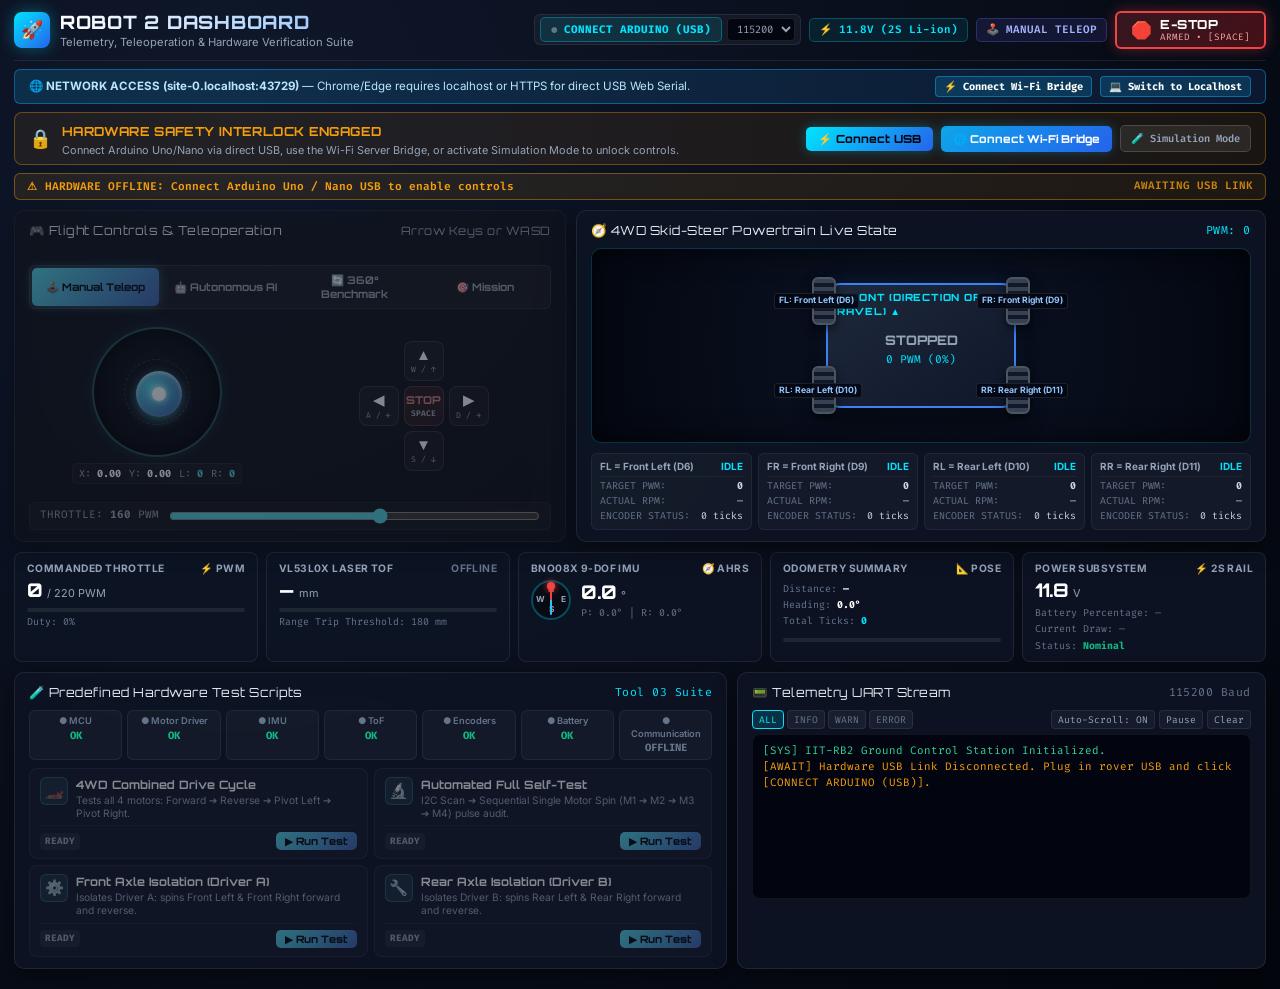
==== IIT-RB2-main/index.html @ 64887e2e "feat: add unified telemetry dashboard, Wi-Fi serial bridge, diagnostic suite, and fix AVR build conf" ====
<!DOCTYPE html>
<html lang="en">
<head>
  <meta charset="UTF-8">
  <meta name="viewport" content="width=device-width, initial-scale=1.0">
  <title>Robot 2 Dashboard</title>
  <link rel="preconnect" href="https://fonts.googleapis.com">
  <link rel="preconnect" href="https://fonts.gstatic.com" crossorigin>
  <link href="https://fonts.googleapis.com/css2?family=Fira+Code:wght@400;500;600;700&family=Inter:wght@300;400;500;600;700;800&family=Orbitron:wght@600;700;800;900&display=swap" rel="stylesheet">
  <style>
    :root {
      --bg-dark: #060913;
      --bg-card: rgba(13, 20, 36, 0.94);
      --bg-card-hover: rgba(18, 28, 50, 0.98);
      --accent-cyan: #00e5ff;
      --accent-blue: #2563eb;
      --accent-indigo: #4f46e5;
      --accent-green: #10b981;
      --accent-amber: #f59e0b;
      --accent-red: #ef4444;
      --accent-purple: #a855f7;
      --text-main: #f8fafc;
      --text-muted: #94a3b8;
      --text-dim: #64748b;
      --border-card: rgba(255, 255, 255, 0.08);
      --border-focus: rgba(0, 229, 255, 0.4);
    }

    * {
      box-sizing: border-box;
      margin: 0;
      padding: 0;
    }

    body {
      font-family: 'Inter', -apple-system, BlinkMacSystemFont, sans-serif;
      background: radial-gradient(circle at 18% 12%, #0f172a 0%, #03060d 100%);
      color: var(--text-main);
      min-height: 100vh;
      line-height: 1.35;
      padding: 10px 14px 20px;
      user-select: none;
      overflow-x: hidden;
    }

    .container {
      max-width: 1480px;
      margin: 0 auto;
    }

    /* ================= 1. CRITICAL STATUS & HEADER HIERARCHY ================= */
    header {
      display: flex;
      flex-wrap: wrap;
      justify-content: space-between;
      align-items: center;
      gap: 10px;
      padding-bottom: 10px;
      border-bottom: 1px solid var(--border-card);
      margin-bottom: 8px;
    }

    .header-branding {
      display: flex;
      align-items: center;
      gap: 10px;
    }

    .rover-logo-icon {
      width: 36px;
      height: 36px;
      background: linear-gradient(135deg, var(--accent-cyan), var(--accent-blue));
      border-radius: 8px;
      display: flex;
      align-items: center;
      justify-content: center;
      font-size: 18px;
      box-shadow: 0 0 16px rgba(0, 229, 255, 0.35);
    }

    .rover-title-block h1 {
      font-family: 'Orbitron', sans-serif;
      font-size: 1.15rem;
      font-weight: 800;
      letter-spacing: 0.04em;
      background: linear-gradient(90deg, #ffffff, #93c5fd);
      -webkit-background-clip: text;
      background-clip: text;
      -webkit-text-fill-color: transparent;
    }

    .rover-title-block p {
      font-size: 0.70rem;
      color: var(--text-muted);
    }

    .critical-bar {
      display: flex;
      align-items: center;
      gap: 8px;
      flex-wrap: wrap;
    }

    .status-badge {
      font-family: 'Fira Code', monospace;
      font-size: 0.68rem;
      font-weight: 600;
      padding: 4px 9px;
      border-radius: 5px;
      display: inline-flex;
      align-items: center;
      gap: 6px;
      background: rgba(255, 255, 255, 0.04);
      border: 1px solid var(--border-card);
      color: var(--text-muted);
    }

    .status-badge.connected {
      background: rgba(16, 185, 129, 0.12);
      border-color: rgba(16, 185, 129, 0.35);
      color: var(--accent-green);
    }

    /* ARDUINO UNO / NANO USB SERIAL BUTTON */
    .serial-control-group {
      display: inline-flex;
      align-items: center;
      gap: 5px;
      background: rgba(255, 255, 255, 0.04);
      border: 1px solid var(--border-card);
      border-radius: 6px;
      padding: 2px 5px;
      transition: all 0.2s ease;
    }

    .serial-control-group:hover {
      border-color: rgba(0, 229, 255, 0.35);
    }

    .btn-serial-connect {
      background: rgba(0, 229, 255, 0.1);
      border: 1px solid rgba(0, 229, 255, 0.3);
      color: var(--accent-cyan);
      font-family: 'Fira Code', monospace;
      font-size: 0.68rem;
      font-weight: 700;
      padding: 4px 10px;
      border-radius: 5px;
      cursor: pointer;
      display: inline-flex;
      align-items: center;
      gap: 6px;
      transition: all 0.2s ease;
    }

    .btn-serial-connect:hover {
      background: rgba(0, 229, 255, 0.2);
      border-color: var(--accent-cyan);
      box-shadow: 0 0 12px rgba(0, 229, 255, 0.3);
      transform: translateY(-1px);
    }

    .btn-serial-connect.connected {
      background: rgba(16, 185, 129, 0.15);
      border-color: rgba(16, 185, 129, 0.45);
      color: var(--accent-green);
    }

    .btn-serial-connect.connected:hover {
      background: rgba(239, 68, 68, 0.15);
      border-color: rgba(239, 68, 68, 0.45);
      color: var(--accent-red);
    }

    .serial-status-dot {
      font-size: 0.68rem;
      color: var(--text-dim);
      transition: color 0.2s ease;
    }

    .btn-serial-connect.connected .serial-status-dot {
      color: var(--accent-green);
      animation: pulse-dot 1.4s ease-in-out infinite;
    }

    @keyframes pulse-dot {
      0%, 100% { opacity: 1; transform: scale(1); }
      50% { opacity: 0.5; transform: scale(1.25); }
    }

    .serial-baud-select {
      background: #03060f;
      border: 1px solid rgba(255, 255, 255, 0.1);
      color: var(--text-muted);
      font-family: 'Fira Code', monospace;
      font-size: 0.66rem;
      padding: 3px 5px;
      border-radius: 4px;
      outline: none;
      cursor: pointer;
    }

    .serial-baud-select:focus {
      border-color: var(--accent-cyan);
      color: #fff;
    }

    .status-badge.battery {
      background: rgba(0, 229, 255, 0.08);
      border-color: rgba(0, 229, 255, 0.25);
      color: var(--accent-cyan);
    }

    .status-badge.mode {
      background: rgba(99, 102, 241, 0.12);
      border-color: rgba(99, 102, 241, 0.3);
      color: #a5b4fc;
    }

    /* E-STOP BUTTON (CRITICAL PROMINENCE) */
    .btn-estop {
      background: linear-gradient(135deg, rgba(239, 68, 68, 0.2), rgba(185, 28, 28, 0.35));
      border: 2px solid var(--accent-red);
      color: #fff;
      font-family: 'Orbitron', sans-serif;
      padding: 5px 14px;
      border-radius: 6px;
      cursor: pointer;
      display: inline-flex;
      align-items: center;
      gap: 8px;
      transition: all 0.2s cubic-bezier(0.16, 1, 0.3, 1);
      box-shadow: 0 0 14px rgba(239, 68, 68, 0.35);
    }

    .btn-estop .estop-icon {
      font-size: 1.05rem;
    }

    .btn-estop .estop-labels {
      display: flex;
      flex-direction: column;
      text-align: left;
      line-height: 1.1;
    }

    .btn-estop .estop-main {
      font-size: 0.78rem;
      font-weight: 800;
      letter-spacing: 0.05em;
    }

    .btn-estop .estop-sub {
      font-size: 0.58rem;
      font-family: 'Fira Code', monospace;
      color: #fca5a5;
    }

    .btn-estop:hover {
      background: var(--accent-red);
      box-shadow: 0 0 22px rgba(239, 68, 68, 0.7);
      transform: scale(1.02);
    }

    .btn-estop.active {
      background: var(--accent-red);
      border-color: #fff;
      animation: estopBlink 1s infinite alternate;
    }

    @keyframes estopBlink {
      from { box-shadow: 0 0 15px rgba(239, 68, 68, 0.6); }
      to { box-shadow: 0 0 35px rgba(239, 68, 68, 1); }
    }

    /* SYSTEM FAULT / WARNING BANNER */
    .warning-banner {
      display: flex;
      align-items: center;
      justify-content: space-between;
      padding: 5px 12px;
      border-radius: 6px;
      font-size: 0.70rem;
      font-weight: 600;
      font-family: 'Fira Code', monospace;
      margin-bottom: 10px;
      border: 1px solid rgba(16, 185, 129, 0.3);
      background: rgba(16, 185, 129, 0.08);
      color: var(--accent-green);
      transition: all 0.25s ease;
    }

    .warning-banner.alert-warning {
      border-color: rgba(245, 158, 11, 0.4);
      background: rgba(245, 158, 11, 0.1);
      color: var(--accent-amber);
    }

    .warning-banner.alert-critical {
      border-color: rgba(239, 68, 68, 0.5);
      background: rgba(239, 68, 68, 0.15);
      color: #fca5a5;
    }

    /* CARD SYSTEM */
    .card {
      background: var(--bg-card);
      backdrop-filter: blur(14px);
      -webkit-backdrop-filter: blur(14px);
      border: 1px solid var(--border-card);
      border-radius: 10px;
      padding: 11px 14px;
      box-shadow: 0 8px 22px rgba(0, 0, 0, 0.45);
      position: relative;
    }

    .card-title {
      font-family: 'Orbitron', sans-serif;
      font-size: 0.78rem;
      letter-spacing: 0.04em;
      margin-bottom: 9px;
      display: flex;
      justify-content: space-between;
      align-items: center;
      color: #e2e8f0;
    }

    .card-title-icon {
      display: inline-flex;
      align-items: center;
      gap: 7px;
    }

    /* HARDWARE INTERLOCK & DISCONNECTED LOCK STYLING */
    .hw-interlock-notice {
      background: rgba(245, 158, 11, 0.08);
      border: 1px solid rgba(245, 158, 11, 0.35);
      border-radius: 8px;
      padding: 7px 14px;
      margin-bottom: 8px;
      display: flex;
      align-items: center;
      justify-content: space-between;
      gap: 12px;
      transition: all 0.25s ease;
    }

    .hw-interlock-notice.hidden {
      display: none !important;
    }

    .hw-interlock-text {
      display: flex;
      align-items: center;
      gap: 10px;
    }

    .hw-lock-icon {
      font-size: 1.15rem;
    }

    .hw-interlock-text strong {
      font-family: 'Orbitron', sans-serif;
      font-size: 0.78rem;
      color: var(--accent-amber);
      letter-spacing: 0.03em;
    }

    .hw-interlock-text p {
      font-size: 0.68rem;
      color: var(--text-muted);
      margin-top: 1px;
    }

    .btn-interlock-connect {
      background: linear-gradient(135deg, var(--accent-cyan), var(--accent-blue));
      border: none;
      color: #030712;
      font-family: 'Orbitron', sans-serif;
      font-size: 0.70rem;
      font-weight: 800;
      padding: 5px 12px;
      border-radius: 5px;
      cursor: pointer;
      white-space: nowrap;
      transition: all 0.2s ease;
      box-shadow: 0 0 12px rgba(0, 229, 255, 0.3);
    }

    .btn-interlock-connect:hover {
      box-shadow: 0 0 18px rgba(0, 229, 255, 0.6);
      transform: translateY(-1px);
    }

    .network-notice-bar {
      display: none;
      align-items: center;
      justify-content: space-between;
      gap: 10px;
      padding: 6px 14px;
      background: linear-gradient(90deg, rgba(14, 165, 233, 0.18), rgba(59, 130, 246, 0.12));
      border: 1px solid rgba(14, 165, 233, 0.45);
      border-radius: 6px;
      margin-bottom: 8px;
      font-size: 0.72rem;
      color: #bae6fd;
    }
    .btn-mini-action {
      font-family: 'Fira Code', monospace;
      font-size: 0.65rem;
      font-weight: 700;
      padding: 3px 8px;
      border-radius: 4px;
      border: 1px solid rgba(14, 165, 233, 0.5);
      background: rgba(14, 165, 233, 0.2);
      color: #fff;
      cursor: pointer;
      transition: all 0.15s ease;
    }
    .btn-mini-action:hover {
      background: rgba(14, 165, 233, 0.45);
    }
    .hw-interlock-actions {
      display: flex;
      gap: 8px;
      align-items: center;
      flex-wrap: wrap;
    }
    .btn-interlock-wifi {
      background: linear-gradient(135deg, #0ea5e9, #2563eb);
      color: #ffffff;
      border: none;
      font-family: 'Orbitron', sans-serif;
      font-size: 0.68rem;
      font-weight: 800;
      padding: 6px 12px;
      border-radius: 5px;
      cursor: pointer;
      white-space: nowrap;
      transition: all 0.2s ease;
      box-shadow: 0 0 12px rgba(14, 165, 233, 0.35);
    }
    .btn-interlock-wifi:hover {
      box-shadow: 0 0 18px rgba(14, 165, 233, 0.65);
      transform: translateY(-1px);
    }
    .btn-interlock-bypass {
      background: rgba(255, 255, 255, 0.08);
      color: #94a3b8;
      border: 1px solid rgba(255, 255, 255, 0.15);
      font-family: 'Fira Code', monospace;
      font-size: 0.65rem;
      font-weight: 600;
      padding: 6px 10px;
      border-radius: 5px;
      cursor: pointer;
      white-space: nowrap;
      transition: all 0.2s ease;
    }
    .btn-interlock-bypass:hover {
      color: #f8fafc;
      border-color: rgba(255, 255, 255, 0.35);
    }

    /* HARDWARE DISCONNECTED INTERLOCK STATE */
    body.hardware-disconnected .teleop-card,
    body.hardware-disconnected .script-card {
      opacity: 0.5;
      filter: grayscale(45%);
      position: relative;
    }

    body.hardware-disconnected .dpad-btn,
    body.hardware-disconnected .joystick-base,
    body.hardware-disconnected .mode-tab,
    body.hardware-disconnected .btn-run-script,
    body.hardware-disconnected .throttle-range {
      pointer-events: none !important;
      cursor: not-allowed !important;
    }

    /* ================= 2. PRIMARY COCKPIT GRID ================= */
    .cockpit-grid {
      display: grid;
      grid-template-columns: 1fr 1.25fr;
      gap: 10px;
      margin-bottom: 10px;
      align-items: stretch;
    }

    @media (max-width: 1080px) {
      .cockpit-grid {
        grid-template-columns: 1fr;
      }
    }

    /* FLIGHT CONTROL & JOYSTICK */
    .teleop-card {
      display: flex;
      flex-direction: column;
      gap: 10px;
      justify-content: space-between;
    }

    .mode-selector-bar {
      display: flex;
      background: rgba(255, 255, 255, 0.04);
      border: 1px solid var(--border-card);
      border-radius: 6px;
      padding: 2px;
      gap: 3px;
    }

    .mode-tab {
      flex: 1;
      padding: 5px 6px;
      border-radius: 5px;
      border: none;
      background: transparent;
      color: var(--text-muted);
      font-family: 'Orbitron', sans-serif;
      font-size: 0.66rem;
      font-weight: 700;
      cursor: pointer;
      display: flex;
      align-items: center;
      justify-content: center;
      gap: 5px;
      transition: all 0.2s ease;
    }

    .mode-tab.active {
      background: linear-gradient(135deg, var(--accent-cyan), var(--accent-blue));
      color: #030712;
      box-shadow: 0 0 12px rgba(0, 229, 255, 0.35);
    }

    .controls-split {
      display: grid;
      grid-template-columns: 1fr 1fr;
      gap: 12px;
      align-items: center;
    }

    @media (max-width: 540px) {
      .controls-split {
        grid-template-columns: 1fr;
      }
    }

    .joystick-wrapper {
      display: flex;
      flex-direction: column;
      align-items: center;
      gap: 6px;
    }

    .joystick-base {
      width: 130px;
      height: 130px;
      background: radial-gradient(circle, #0e172a 0%, #03060f 100%);
      border: 2px solid rgba(0, 229, 255, 0.35);
      border-radius: 50%;
      position: relative;
      touch-action: none;
      box-shadow: 0 0 20px rgba(0, 229, 255, 0.12), inset 0 0 18px rgba(0, 0, 0, 0.8);
      cursor: grab;
      display: flex;
      align-items: center;
      justify-content: center;
    }

    .joystick-base:active {
      cursor: grabbing;
    }

    .joystick-ring-inner {
      position: absolute;
      width: 66px;
      height: 66px;
      border: 1px dashed rgba(255, 255, 255, 0.15);
      border-radius: 50%;
      pointer-events: none;
    }

    .joystick-puck {
      width: 46px;
      height: 46px;
      background: radial-gradient(circle at 35% 35%, #00e5ff 0%, #1d4ed8 100%);
      border-radius: 50%;
      position: absolute;
      top: 42px;
      left: 42px;
      box-shadow: 0 3px 12px rgba(0, 229, 255, 0.55), inset 0 2px 4px rgba(255, 255, 255, 0.6);
      transition: transform 0.05s ease-out;
      pointer-events: none;
      display: flex;
      align-items: center;
      justify-content: center;
    }

    .joystick-puck::after {
      content: '';
      width: 14px;
      height: 14px;
      background: rgba(255, 255, 255, 0.95);
      border-radius: 50%;
      box-shadow: 0 0 6px #fff;
    }

    /* JOYSTICK NUMERICAL FEEDBACK (REQ 8) */
    .joystick-telemetry-row {
      display: flex;
      gap: 8px;
      font-family: 'Fira Code', monospace;
      font-size: 0.64rem;
      color: var(--text-muted);
      background: rgba(255, 255, 255, 0.03);
      padding: 3px 6px;
      border-radius: 5px;
      border: 1px solid rgba(255, 255, 255, 0.05);
    }

    .dpad-container {
      display: grid;
      grid-template-columns: repeat(3, 40px);
      grid-template-rows: repeat(3, 40px);
      gap: 5px;
      justify-content: center;
      align-content: center;
    }

    .dpad-btn {
      background: rgba(255, 255, 255, 0.04);
      border: 1px solid rgba(255, 255, 255, 0.1);
      border-radius: 8px;
      color: var(--text-main);
      font-size: 0.95rem;
      display: flex;
      flex-direction: column;
      align-items: center;
      justify-content: center;
      cursor: pointer;
      transition: all 0.12s ease;
      touch-action: manipulation;
    }

    .dpad-btn span.key-hint {
      font-size: 0.50rem;
      color: var(--text-muted);
      font-family: 'Fira Code', monospace;
      margin-top: 1px;
    }

    .dpad-btn:hover {
      background: rgba(0, 229, 255, 0.15);
      border-color: var(--accent-cyan);
      color: var(--accent-cyan);
    }

    .dpad-btn:active, .dpad-btn.pressed {
      background: linear-gradient(135deg, var(--accent-cyan), var(--accent-blue));
      border-color: #fff;
      color: #030712;
      transform: scale(0.94);
      box-shadow: 0 0 14px rgba(0, 229, 255, 0.6);
    }

    .dpad-btn.pressed span.key-hint {
      color: #030712;
      font-weight: 700;
    }

    .dpad-up    { grid-column: 2; grid-row: 1; }
    .dpad-left  { grid-column: 1; grid-row: 2; }
    .dpad-center{ grid-column: 2; grid-row: 2; background: rgba(239, 68, 68, 0.15); border-color: rgba(239, 68, 68, 0.35); color: #f87171; font-size: 0.68rem; font-weight: 800; font-family: 'Orbitron'; }
    .dpad-center:hover { background: var(--accent-red); color: #fff; }
    .dpad-right { grid-column: 3; grid-row: 2; }
    .dpad-down  { grid-column: 2; grid-row: 3; }

    .speed-slider-row {
      display: flex;
      align-items: center;
      gap: 10px;
      padding: 5px 10px;
      background: rgba(255, 255, 255, 0.03);
      border-radius: 6px;
      border: 1px solid rgba(255, 255, 255, 0.05);
    }

    .speed-slider-row span {
      font-size: 0.68rem;
      font-family: 'Fira Code', monospace;
      color: var(--text-muted);
      min-width: 95px;
    }

    .throttle-range {
      flex: 1;
      accent-color: var(--accent-cyan);
      cursor: pointer;
    }

    /* RIGHT: 4WD CHASSIS & POWERTRAIN LIVE STATE */
    .chassis-visual-box {
      background: radial-gradient(circle at 50% 50%, #0b1324 0%, #040711 100%);
      border: 1px solid rgba(0, 229, 255, 0.2);
      border-radius: 10px;
      padding: 14px 12px;
      display: flex;
      flex-direction: column;
      align-items: center;
      justify-content: center;
      position: relative;
      min-height: 195px;
      box-shadow: inset 0 0 28px rgba(0, 0, 0, 0.75);
    }

    .rover-body {
      width: 190px;
      height: 125px;
      background: linear-gradient(145deg, #1e293b, #0f172a);
      border: 2px solid #3b82f6;
      border-radius: 14px;
      position: relative;
      display: flex;
      flex-direction: column;
      justify-content: center;
      align-items: center;
      box-shadow: 0 10px 28px rgba(0, 0, 0, 0.8), 0 0 16px rgba(59, 130, 246, 0.2);
    }

    .front-arrow {
      position: absolute;
      top: 6px;
      font-size: 0.62rem;
      font-weight: 800;
      font-family: 'Orbitron', sans-serif;
      color: var(--accent-cyan);
      letter-spacing: 0.08em;
    }

    .rover-center-status {
      text-align: center;
      margin-top: 8px;
    }

    .rover-state-badge {
      font-family: 'Orbitron', sans-serif;
      font-size: 0.82rem;
      font-weight: 800;
      color: #fff;
    }

    .rover-speed-badge {
      font-family: 'Fira Code', monospace;
      font-size: 0.70rem;
      color: var(--accent-cyan);
      margin-top: 2px;
    }

    /* 4 WHEELS WITH ANIMATED TREADS */
    .wheel {
      width: 24px;
      height: 48px;
      background: repeating-linear-gradient(0deg, #111827 0px, #111827 4px, #374151 4px, #374151 8px);
      background-size: 100% 16px;
      border: 2px solid #4b5563;
      border-radius: 6px;
      position: absolute;
      box-shadow: 0 4px 10px rgba(0, 0, 0, 0.6);
      transition: border-color 0.15s ease, box-shadow 0.15s ease;
    }

    @keyframes roll-fwd {
      from { background-position: 0 0; }
      to { background-position: 0 -16px; }
    }
    @keyframes roll-rev {
      from { background-position: 0 0; }
      to { background-position: 0 16px; }
    }

    .wheel.rolling-fwd {
      animation: roll-fwd 0.32s linear infinite;
      border-color: var(--accent-cyan);
      box-shadow: 0 0 12px rgba(0, 229, 255, 0.55);
    }
    .wheel.rolling-rev {
      animation: roll-rev 0.32s linear infinite;
      border-color: var(--accent-amber);
      box-shadow: 0 0 12px rgba(245, 158, 11, 0.55);
    }

    .wheel.w-fl { left: -16px; top: -8px; }
    .wheel.w-fr { right: -16px; top: -8px; }
    .wheel.w-rl { left: -16px; bottom: -8px; }
    .wheel.w-rr { right: -16px; bottom: -8px; }

    .wheel-lbl {
      position: absolute;
      font-size: 0.54rem;
      font-weight: 700;
      color: #93c5fd;
      background: rgba(3, 7, 18, 0.9);
      padding: 1px 4px;
      border-radius: 3px;
      border: 1px solid rgba(255, 255, 255, 0.1);
      white-space: nowrap;
    }

    .w-fl-lbl { left: -54px; top: 8px; }
    .w-fr-lbl { right: -54px; top: 8px; }
    .w-rl-lbl { left: -54px; bottom: 8px; }
    .w-rr-lbl { right: -54px; bottom: 8px; }

    /* MOTOR POWERTRAIN BREAKDOWN: COMMAND VS MEASURED (REQ 6) */
    .motor-metrics-grid {
      display: grid;
      grid-template-columns: repeat(4, 1fr);
      gap: 6px;
      margin-top: 10px;
    }

    .motor-cell {
      background: rgba(255, 255, 255, 0.03);
      border: 1px solid rgba(255, 255, 255, 0.06);
      border-radius: 6px;
      padding: 6px 8px;
      display: flex;
      flex-direction: column;
      gap: 2px;
    }

    .motor-cell-header {
      font-size: 0.62rem;
      font-weight: 700;
      color: var(--text-muted);
      border-bottom: 1px solid rgba(255, 255, 255, 0.05);
      padding-bottom: 2px;
      display: flex;
      justify-content: space-between;
    }

    .motor-data-line {
      display: flex;
      justify-content: space-between;
      font-family: 'Fira Code', monospace;
      font-size: 0.62rem;
      color: #cbd5e1;
    }

    .motor-data-line span.label {
      color: var(--text-dim);
    }

    /* ================= 3. SENSOR & TELEMETRY STRIP (COMPASS & ODOMETRY) ================= */
    .telemetry-grid {
      display: grid;
      grid-template-columns: repeat(5, 1fr);
      gap: 8px;
      margin-bottom: 10px;
    }

    @media (max-width: 1100px) {
      .telemetry-grid {
        grid-template-columns: repeat(3, 1fr);
      }
    }
    @media (max-width: 680px) {
      .telemetry-grid {
        grid-template-columns: repeat(2, 1fr);
      }
    }

    .metric-card {
      background: var(--bg-card);
      border: 1px solid var(--border-card);
      border-radius: 8px;
      padding: 9px 12px;
      display: flex;
      flex-direction: column;
      gap: 2px;
    }

    .metric-header {
      font-size: 0.64rem;
      font-weight: 700;
      text-transform: uppercase;
      letter-spacing: 0.04em;
      color: var(--text-muted);
      display: flex;
      justify-content: space-between;
      align-items: center;
    }

    .metric-value-row {
      display: flex;
      align-items: baseline;
      gap: 4px;
    }

    .metric-value {
      font-family: 'Orbitron', sans-serif;
      font-size: 1.18rem;
      font-weight: 800;
      color: #fff;
    }

    .metric-unit {
      font-size: 0.68rem;
      color: var(--text-muted);
      font-family: 'Inter', sans-serif;
    }

    .metric-sub {
      font-size: 0.62rem;
      font-family: 'Fira Code', monospace;
      color: var(--text-dim);
      margin-top: 1px;
    }

    .metric-bar-bg {
      height: 4px;
      background: rgba(255, 255, 255, 0.08);
      border-radius: 9999px;
      overflow: hidden;
      margin-top: 3px;
    }

    .metric-bar-fill {
      height: 100%;
      background: linear-gradient(90deg, var(--accent-cyan), var(--accent-blue));
      width: 0%;
      border-radius: 9999px;
      transition: width 0.15s ease;
    }

    /* COMPASS VISUAL DIAL (REQ 5) */
    .compass-container {
      display: flex;
      align-items: center;
      gap: 10px;
      margin-top: 2px;
    }

    .compass-dial {
      width: 40px;
      height: 40px;
      border: 2px solid rgba(0, 229, 255, 0.3);
      border-radius: 50%;
      position: relative;
      display: flex;
      align-items: center;
      justify-content: center;
      background: rgba(0, 0, 0, 0.4);
      flex-shrink: 0;
    }

    .compass-needle {
      position: absolute;
      width: 2px;
      height: 30px;
      background: linear-gradient(to bottom, #ef4444 50%, #38bdf8 50%);
      border-radius: 1px;
      transform: rotate(0deg);
      transition: transform 0.1s linear;
    }

    .compass-needle::after {
      content: '';
      position: absolute;
      top: -3px;
      left: -3px;
      width: 8px;
      height: 8px;
      border-radius: 50%;
      background: #ef4444;
      box-shadow: 0 0 6px #ef4444;
    }

    .compass-labels {
      position: absolute;
      inset: 2px;
      pointer-events: none;
      font-size: 0.52rem;
      font-weight: 700;
      color: var(--text-muted);
    }
    .c-n { position: absolute; top: 0; left: 50%; transform: translateX(-50%); color: #ef4444; }
    .c-s { position: absolute; bottom: 0; left: 50%; transform: translateX(-50%); }
    .c-w { position: absolute; left: 1px; top: 50%; transform: translateY(-50%); }
    .c-e { position: absolute; right: 1px; top: 50%; transform: translateY(-50%); }

    /* ================= 4. SYSTEM HEALTH & DIAGNOSTIC TESTS ================= */
    .bottom-split {
      display: grid;
      grid-template-columns: 1.35fr 1fr;
      gap: 10px;
    }

    @media (max-width: 980px) {
      .bottom-split {
        grid-template-columns: 1fr;
      }
    }

    /* SYSTEM HEALTH STRIP (REQ 9) */
    .health-grid {
      display: grid;
      grid-template-columns: repeat(7, 1fr);
      gap: 5px;
      margin-bottom: 8px;
    }

    @media (max-width: 800px) {
      .health-grid {
        grid-template-columns: repeat(4, 1fr);
      }
    }

    .health-cell {
      background: rgba(255, 255, 255, 0.03);
      border: 1px solid rgba(255, 255, 255, 0.06);
      border-radius: 6px;
      padding: 4px 6px;
      text-align: center;
    }

    .health-name {
      font-size: 0.58rem;
      color: var(--text-dim);
      font-weight: 600;
    }

    .health-val {
      font-family: 'Fira Code', monospace;
      font-size: 0.66rem;
      font-weight: 700;
      color: var(--accent-green);
      margin-top: 1px;
    }

    /* HARDWARE TEST SUITE WITH STATUS BADGES (REQ 12) */
    .script-grid {
      display: grid;
      grid-template-columns: repeat(2, 1fr);
      gap: 6px;
      margin-top: 6px;
    }

    @media (max-width: 600px) {
      .script-grid {
        grid-template-columns: 1fr;
      }
    }

    .script-card {
      background: rgba(255, 255, 255, 0.03);
      border: 1px solid rgba(255, 255, 255, 0.07);
      border-radius: 8px;
      padding: 8px 10px;
      display: flex;
      flex-direction: column;
      justify-content: space-between;
      gap: 6px;
      transition: all 0.2s ease;
    }

    .script-card:hover {
      background: rgba(255, 255, 255, 0.05);
      border-color: rgba(0, 229, 255, 0.3);
    }

    .script-card.active-running {
      border-color: var(--accent-cyan);
      box-shadow: 0 0 14px rgba(0, 229, 255, 0.3);
      background: rgba(0, 229, 255, 0.06);
    }

    .script-header-line {
      display: flex;
      align-items: flex-start;
      gap: 8px;
    }

    .script-icon {
      width: 28px;
      height: 28px;
      border-radius: 6px;
      background: rgba(0, 229, 255, 0.1);
      border: 1px solid rgba(0, 229, 255, 0.25);
      display: flex;
      align-items: center;
      justify-content: center;
      font-size: 0.95rem;
      flex-shrink: 0;
    }

    .script-name {
      font-family: 'Orbitron', sans-serif;
      font-size: 0.72rem;
      font-weight: 700;
      color: #fff;
    }

    .script-desc {
      font-size: 0.64rem;
      color: var(--text-muted);
      margin-top: 1px;
      line-height: 1.25;
    }

    .script-footer {
      display: flex;
      justify-content: space-between;
      align-items: center;
      gap: 6px;
      padding-top: 6px;
      border-top: 1px solid rgba(255, 255, 255, 0.05);
    }

    .script-status-badge {
      font-family: 'Fira Code', monospace;
      font-size: 0.58rem;
      font-weight: 700;
      padding: 2px 5px;
      border-radius: 4px;
      background: rgba(255, 255, 255, 0.06);
      color: var(--text-muted);
    }
    .script-status-badge.running { background: rgba(0, 229, 255, 0.2); color: var(--accent-cyan); }
    .script-status-badge.passed  { background: rgba(16, 185, 129, 0.2); color: var(--accent-green); }
    .script-status-badge.aborted { background: rgba(239, 68, 68, 0.2); color: var(--accent-red); }

    .btn-run-script {
      background: linear-gradient(135deg, var(--accent-cyan), var(--accent-blue));
      color: #030712;
      border: none;
      border-radius: 5px;
      padding: 3px 9px;
      font-family: 'Orbitron', sans-serif;
      font-size: 0.64rem;
      font-weight: 800;
      cursor: pointer;
      display: inline-flex;
      align-items: center;
      gap: 4px;
      transition: all 0.2s ease;
    }

    .btn-run-script:hover {
      box-shadow: 0 0 12px rgba(0, 229, 255, 0.5);
      transform: scale(1.02);
    }

    /* TELEMETRY TERMINAL WITH CONTROLS (REQ 13) */
    .terminal-card {
      display: flex;
      flex-direction: column;
    }

    .term-toolbar {
      display: flex;
      justify-content: space-between;
      align-items: center;
      margin-bottom: 5px;
      gap: 6px;
      flex-wrap: wrap;
    }

    .term-filters {
      display: flex;
      gap: 3px;
    }

    .term-filter-btn {
      background: rgba(255, 255, 255, 0.05);
      border: 1px solid rgba(255, 255, 255, 0.08);
      color: var(--text-dim);
      font-size: 0.60rem;
      padding: 2px 6px;
      border-radius: 4px;
      cursor: pointer;
      font-family: 'Fira Code', monospace;
    }

    .term-filter-btn.active {
      background: rgba(0, 229, 255, 0.15);
      border-color: var(--accent-cyan);
      color: var(--accent-cyan);
    }

    .term-actions {
      display: flex;
      gap: 4px;
    }

    .term-btn {
      background: rgba(255, 255, 255, 0.04);
      border: 1px solid rgba(255, 255, 255, 0.08);
      color: var(--text-muted);
      font-size: 0.60rem;
      padding: 2px 6px;
      border-radius: 4px;
      cursor: pointer;
      font-family: 'Fira Code', monospace;
    }

    .term-btn:hover {
      background: rgba(255, 255, 255, 0.1);
      color: #fff;
    }

    .terminal-box {
      font-family: 'Fira Code', monospace;
      font-size: 0.68rem;
      background: #02050f;
      border: 1px solid rgba(255, 255, 255, 0.06);
      border-radius: 8px;
      padding: 8px 10px;
      height: 165px;
      overflow-y: auto;
      color: #94a3b8;
      line-height: 1.45;
    }

    .term-rx { color: #34d399; }
    .term-tx { color: #38bdf8; }
    .term-warn { color: #f59e0b; }
    .term-crit { color: #ef4444; }

    /* SCRIPT BANNER */
    .script-banner {
      background: rgba(14, 22, 42, 0.98);
      border: 1px solid var(--accent-cyan);
      box-shadow: 0 0 16px rgba(0, 229, 255, 0.35);
      border-radius: 8px;
      padding: 7px 12px;
      display: none;
      align-items: center;
      justify-content: space-between;
      gap: 12px;
      margin-bottom: 8px;
      animation: bannerSlide 0.25s ease;
    }

    @keyframes bannerSlide {
      from { opacity: 0; transform: translateY(-6px); }
      to { opacity: 1; transform: translateY(0); }
    }

    .script-info {
      display: flex;
      flex-direction: column;
      gap: 2px;
    }

    .script-title {
      font-family: 'Orbitron', sans-serif;
      font-size: 0.76rem;
      font-weight: 700;
      color: var(--accent-cyan);
      display: flex;
      align-items: center;
      gap: 6px;
    }

    .script-step {
      font-size: 0.68rem;
      color: #e2e8f0;
      font-family: 'Fira Code', monospace;
    }

    .script-progress-bar-bg {
      width: 160px;
      height: 5px;
      background: rgba(255, 255, 255, 0.1);
      border-radius: 9999px;
      overflow: hidden;
    }

    .script-progress-bar-fill {
      height: 100%;
      background: linear-gradient(90deg, var(--accent-cyan), var(--accent-blue));
      width: 0%;
      transition: width 0.1s linear;
    }

    .script-abort-btn {
      background: rgba(239, 68, 68, 0.25);
      border: 1px solid var(--accent-red);
      color: #fca5a5;
      font-size: 0.68rem;
      font-family: 'Orbitron', sans-serif;
      font-weight: 800;
      padding: 4px 10px;
      border-radius: 5px;
      cursor: pointer;
      transition: all 0.2s;
    }

    .script-abort-btn:hover {
      background: var(--accent-red);
      color: #fff;
    }
  </style>
</head>
<body class="hardware-disconnected">

<div class="container">
  <!-- 1. TOP CRITICAL STATUS BAR (REQ 1 & 2) -->
  <header>
    <div class="header-branding">
      <div class="rover-logo-icon">🚀</div>
      <div class="rover-title-block">
        <h1>ROBOT 2 DASHBOARD</h1>
        <p>Telemetry, Teleoperation & Hardware Verification Suite</p>
      </div>
    </div>

    <div class="critical-bar">
      <!-- ARDUINO UNO / NANO HARDWARE SERIAL CONNECTION -->
      <div class="serial-control-group">
        <button class="btn-serial-connect" id="btnSerialConnect" onclick="toggleSerialConnection()" title="Connect to Arduino Uno / Nano USB COM Port">
          <span class="serial-status-dot" id="serialDot">●</span>
          <span id="serialBtnText">CONNECT ARDUINO (USB)</span>
        </button>
        <select class="serial-baud-select" id="serialBaudSelect" title="Select Baud Rate (115200 standard for IIT-RB2)" onchange="updateBaudRate(this.value)">
          <option value="115200" selected>115200</option>
          <option value="9600">9600</option>
          <option value="57600">57600</option>
        </select>
      </div>

      <!-- BATTERY (REQ 3) -->
      <div class="status-badge battery" id="badgeBattery">
        <span>⚡</span> 11.8V (2S Li-ion)
      </div>

      <!-- ACTIVE MODE -->
      <div class="status-badge mode" id="badgeMode">
        <span>🕹️</span> MANUAL TELEOP
      </div>

      <!-- ENHANCED E-STOP (REQ 2) -->
      <button class="btn-estop" id="btnEstop" onclick="toggleEStop()">
        <span class="estop-icon">🛑</span>
        <div class="estop-labels">
          <span class="estop-main" id="estopMainText">E-STOP</span>
          <span class="estop-sub" id="estopSubText">ARMED • [SPACE]</span>
        </div>
      </button>
    </div>
  </header>

  <!-- NETWORK ACCESS & ROUTING BANNER -->
  <div class="network-notice-bar" id="networkNoticeBar"></div>

  <!-- HARDWARE DISCONNECTED INTERLOCK BANNER -->
  <div class="hw-interlock-notice" id="hwInterlockNotice">
    <div class="hw-interlock-text">
      <span class="hw-lock-icon">🔒</span>
      <div>
        <strong>HARDWARE SAFETY INTERLOCK ENGAGED</strong>
        <p>Connect Arduino Uno/Nano via direct USB, use the Wi-Fi Server Bridge, or activate Simulation Mode to unlock controls.</p>
      </div>
    </div>
    <div class="hw-interlock-actions">
      <button class="btn-interlock-connect" onclick="connectSerial()" title="Direct USB connection via Web Serial (runs on localhost or HTTPS)">⚡ Connect USB</button>
      <button class="btn-interlock-wifi" onclick="connectNetworkBridge()" title="Connect wirelessly via server gateway on COM7">🌐 Connect Wi-Fi Bridge</button>
      <button class="btn-interlock-bypass" onclick="toggleBypassInterlock()" title="Bypass interlock to test UI controls and simulation">🧪 Simulation Mode</button>
    </div>
  </div>

  <!-- CONSISTENT FAULT / WARNING BANNER (REQ 10) -->
  <div class="warning-banner alert-warning" id="systemWarningBanner">
    <div style="display: flex; align-items: center; gap: 8px;">
      <span id="warnIcon">⚠</span>
      <span id="warnMessage">HARDWARE OFFLINE: Connect Arduino Uno / Nano USB to enable controls</span>
    </div>
    <span style="font-size: 0.68rem; color: inherit; opacity: 0.8;" id="warnTimestamp">AWAITING USB LINK</span>
  </div>

  <!-- SCRIPT EXECUTION POPUP BANNER (WHEN SCRIPT IS RUNNING) -->
  <div class="script-banner" id="scriptBanner">
    <div class="script-info">
      <div class="script-title">
        <span id="bannerScriptIcon">▶</span>
        <span id="bannerScriptName">Running Script...</span>
      </div>
      <div class="script-step" id="bannerScriptStep">Phase 1/4: Driving Forward (+160 PWM)</div>
    </div>
    <div style="display: flex; align-items: center; gap: 14px;">
      <div class="script-progress-bar-bg">
        <div class="script-progress-bar-fill" id="bannerProgressFill"></div>
      </div>
      <button class="script-abort-btn" onclick="abortRunningScript()">ABORT</button>
    </div>
  </div>

  <!-- 2. PRIMARY COCKPIT GRID: FLIGHT CONTROLS & CHASSIS -->
  <div class="cockpit-grid">
    <!-- FLIGHT CONTROLS & JOYSTICK (REQ 8 & 11) -->
    <div class="card teleop-card">
      <div class="card-title">
        <span class="card-title-icon">🎮 Flight Controls & Teleoperation</span>
        <span style="font-size: 0.72rem; color: var(--text-muted);">Arrow Keys or WASD</span>
      </div>

        <!-- MODE SELECTOR -->
        <div class="mode-selector-bar">
          <button class="mode-tab active" id="tabManual" onclick="setMode('manual')">
            🕹️ Manual Teleop
          </button>
          <button class="mode-tab" id="tabAuto" onclick="setMode('auto')">
            🤖 Autonomous AI
          </button>
          <button class="mode-tab" id="tabSpin" onclick="setMode('spin')">
            🔄 360° Benchmark
          </button>
          <button class="mode-tab" id="tabMission" onclick="setMode('mission')">
            🎯 Mission
          </button>
        </div>

        <div class="controls-split">
          <!-- VIRTUAL JOYSTICK WITH NUMERICAL FEEDBACK (REQ 8) -->
          <div class="joystick-wrapper">
            <div class="joystick-base" id="joyBase">
              <div class="joystick-ring-inner"></div>
              <div class="joystick-puck" id="joyPuck"></div>
            </div>
            <!-- JOYSTICK DEBUG NUMERICAL READOUT -->
            <div class="joystick-telemetry-row">
              <span>X: <strong id="joyValX" style="color: #fff;">0.00</strong></span>
              <span>Y: <strong id="joyValY" style="color: #fff;">0.00</strong></span>
              <span>L: <strong id="joyPwmL" style="color: var(--accent-cyan);">0</strong></span>
              <span>R: <strong id="joyPwmR" style="color: var(--accent-cyan);">0</strong></span>
            </div>
          </div>

          <!-- DIGITAL D-PAD -->
          <div class="dpad-container">
            <button class="dpad-btn dpad-up" id="btnUp" title="Drive Forward (Up / W)">
              ▲<span class="key-hint">W / ↑</span>
            </button>
            <button class="dpad-btn dpad-left" id="btnLeft" title="Pivot Left (Left / A)">
              ◀<span class="key-hint">A / ←</span>
            </button>
            <button class="dpad-btn dpad-center" id="btnStop" title="Brake (Space)">
              STOP<span class="key-hint">SPACE</span>
            </button>
            <button class="dpad-btn dpad-right" id="btnRight" title="Pivot Right (Right / D)">
              ▶<span class="key-hint">D / →</span>
            </button>
            <button class="dpad-btn dpad-down" id="btnDown" title="Drive Reverse (Down / S)">
              ▼<span class="key-hint">S / ↓</span>
            </button>
          </div>
        </div>

        <!-- THROTTLE LIMITER -->
        <div class="speed-slider-row">
          <span>THROTTLE: <strong id="throttleVal">160</strong> PWM</span>
          <input type="range" min="80" max="220" value="160" class="throttle-range" id="throttleSlider" oninput="updateThrottle(this.value)">
        </div>
      </div>

    <!-- RIGHT: 4WD CHASSIS & POWERTRAIN LIVE STATE (REQ 6) -->
    <div class="card">
      <div class="card-title">
        <span class="card-title-icon">🧭 4WD Skid-Steer Powertrain Live State</span>
        <span style="font-size: 0.72rem; color: var(--accent-cyan); font-family: 'Fira Code';" id="chassisSubState">PWM: 0</span>
      </div>

      <div class="chassis-visual-box">
        <div class="rover-body">
          <span class="front-arrow">▲ FRONT (DIRECTION OF TRAVEL) ▲</span>
          <div class="rover-center-status">
            <div class="rover-state-badge" id="chassisStateText">STOPPED</div>
            <div class="rover-speed-badge" id="chassisPwmText">0 PWM (0%)</div>
          </div>

          <!-- 4 WHEELS WITH REAL-TIME ANIMATED TREADS -->
          <div class="wheel w-fl" id="wheelFL"></div>
          <span class="wheel-lbl w-fl-lbl">FL: Front Left (D6)</span>

          <div class="wheel w-fr" id="wheelFR"></div>
          <span class="wheel-lbl w-fr-lbl">FR: Front Right (D9)</span>

          <div class="wheel w-rl" id="wheelRL"></div>
          <span class="wheel-lbl w-rl-lbl">RL: Rear Left (D10)</span>

          <div class="wheel w-rr" id="wheelRR"></div>
          <span class="wheel-lbl w-rr-lbl">RR: Rear Right (D11)</span>
        </div>
      </div>

      <!-- MOTOR BREAKDOWN: COMMAND VS MEASURED (REQ 6) -->
      <div class="motor-metrics-grid">
        <!-- MOTOR 1 FL -->
        <div class="motor-cell" id="cellBox1">
          <div class="motor-cell-header">
            <span>FL = Front Left (D6)</span>
            <span id="m1DirLbl" style="color: var(--accent-cyan);">IDLE</span>
          </div>
          <div class="motor-data-line"><span class="label">TARGET PWM:</span><strong id="m1TargetPwm">0</strong></div>
          <div class="motor-data-line"><span class="label">ACTUAL RPM:</span><span id="m1ActualRpm">—</span></div>
          <div class="motor-data-line"><span class="label">ENCODER STATUS:</span><span id="m1Ticks">0 ticks</span></div>
        </div>

        <!-- MOTOR 2 FR -->
        <div class="motor-cell" id="cellBox2">
          <div class="motor-cell-header">
            <span>FR = Front Right (D9)</span>
            <span id="m2DirLbl" style="color: var(--accent-cyan);">IDLE</span>
          </div>
          <div class="motor-data-line"><span class="label">TARGET PWM:</span><strong id="m2TargetPwm">0</strong></div>
          <div class="motor-data-line"><span class="label">ACTUAL RPM:</span><span id="m2ActualRpm">—</span></div>
          <div class="motor-data-line"><span class="label">ENCODER STATUS:</span><span id="m2Ticks">0 ticks</span></div>
        </div>

        <!-- MOTOR 3 RL -->
        <div class="motor-cell" id="cellBox3">
          <div class="motor-cell-header">
            <span>RL = Rear Left (D10)</span>
            <span id="m3DirLbl" style="color: var(--accent-cyan);">IDLE</span>
          </div>
          <div class="motor-data-line"><span class="label">TARGET PWM:</span><strong id="m3TargetPwm">0</strong></div>
          <div class="motor-data-line"><span class="label">ACTUAL RPM:</span><span id="m3ActualRpm">—</span></div>
          <div class="motor-data-line"><span class="label">ENCODER STATUS:</span><span id="m3Ticks">0 ticks</span></div>
        </div>

        <!-- MOTOR 4 RR -->
        <div class="motor-cell" id="cellBox4">
          <div class="motor-cell-header">
            <span>RR = Rear Right (D11)</span>
            <span id="m4DirLbl" style="color: var(--accent-cyan);">IDLE</span>
          </div>
          <div class="motor-data-line"><span class="label">TARGET PWM:</span><strong id="m4TargetPwm">0</strong></div>
          <div class="motor-data-line"><span class="label">ACTUAL RPM:</span><span id="m4ActualRpm">—</span></div>
          <div class="motor-data-line"><span class="label">ENCODER STATUS:</span><span id="m4Ticks">0 ticks</span></div>
        </div>
      </div>
    </div>
  </div>

  <!-- 3. SENSOR & TELEMETRY STRIP (COMPASS, TOF, ODOMETRY, BATTERY) -->
  <div class="telemetry-grid">
    <!-- HARDWARE THROTTLE -->
    <div class="metric-card">
      <div class="metric-header">
        <span>Commanded Throttle</span>
        <span>⚡ PWM</span>
      </div>
      <div class="metric-value-row">
        <span class="metric-value" id="valSpeed">0</span>
        <span class="metric-unit">/ 220 PWM</span>
      </div>
      <div class="metric-bar-bg">
        <div class="metric-bar-fill" id="barSpeed"></div>
      </div>
      <div class="metric-sub">Duty: <span id="valDuty">0%</span></div>
    </div>

    <!-- VL53L0X TOF SENSOR -->
    <div class="metric-card">
      <div class="metric-header">
        <span>VL53L0X Laser ToF</span>
        <span id="badgeLaserStatus" style="color: var(--text-dim); font-size: 0.65rem;">OFFLINE</span>
      </div>
      <div class="metric-value-row">
        <span class="metric-value" id="valDistance">—</span>
        <span class="metric-unit">mm</span>
      </div>
      <div class="metric-bar-bg">
        <div class="metric-bar-fill" id="barDistance" style="background: linear-gradient(90deg, #10b981, #00e5ff);"></div>
      </div>
      <div class="metric-sub">Range Trip Threshold: 180 mm</div>
    </div>

    <!-- BNO08X IMU WITH VISUAL COMPASS (REQ 5) -->
    <div class="metric-card">
      <div class="metric-header">
        <span>BNO08x 9-DOF IMU</span>
        <span>🧭 AHRS</span>
      </div>
      <div class="compass-container">
        <!-- VISUAL COMPASS DIAL -->
        <div class="compass-dial">
          <div class="compass-labels">
            <span class="c-n">N</span>
            <span class="c-s">S</span>
            <span class="c-w">W</span>
            <span class="c-e">E</span>
          </div>
          <div class="compass-needle" id="compassNeedle"></div>
        </div>
        <div>
          <div class="metric-value-row">
            <span class="metric-value" id="valYaw">0.0</span>
            <span class="metric-unit">°</span>
          </div>
          <div class="metric-sub">P: 0.0° | R: 0.0°</div>
        </div>
      </div>
    </div>

    <!-- ODOMETRY SUMMARY (REQ 7) -->
    <div class="metric-card">
      <div class="metric-header">
        <span>Odometry Summary</span>
        <span>📐 Pose</span>
      </div>
      <div class="metric-sub" style="margin-top: 4px;">Distance: <strong id="odomDistance" style="color: #fff;">—</strong></div>
      <div class="metric-sub">Heading: <strong id="odomHeading" style="color: #fff;">0.0°</strong></div>
      <div class="metric-sub">Total Ticks: <strong id="valTotalTicks" style="color: var(--accent-cyan);">0</strong></div>
      <div class="metric-bar-bg" style="margin-top: 8px;">
        <div class="metric-bar-fill" id="barTicks" style="background: linear-gradient(90deg, #f59e0b, #ef4444);"></div>
      </div>
    </div>

    <!-- DETAILED BATTERY SUBSYSTEM (REQ 3) -->
    <div class="metric-card">
      <div class="metric-header">
        <span>Power Subsystem</span>
        <span>⚡ 2S Rail</span>
      </div>
      <div class="metric-value-row">
        <span class="metric-value" id="valBatteryVolt">11.8</span>
        <span class="metric-unit">V</span>
      </div>
      <div class="metric-sub">Battery Percentage: <span id="valBatteryPct">—</span></div>
      <div class="metric-sub">Current Draw: <span id="valCurrentDraw">—</span></div>
      <div class="metric-sub">Status: <strong style="color: var(--accent-green);">Nominal</strong></div>
    </div>
  </div>

  <!-- 4. BOTTOM TIER: SYSTEM HEALTH, HARDWARE TESTS & UART TERMINAL -->
  <div class="bottom-split">
    <!-- PREDEFINED TEST SCRIPTS & SYSTEM HEALTH (REQ 9 & 12) -->
    <div class="card">
      <div class="card-title">
        <span class="card-title-icon">🧪 Predefined Hardware Test Scripts</span>
        <span style="font-size: 0.72rem; color: var(--accent-cyan); font-family: 'Fira Code';">Tool 03 Suite</span>
      </div>

      <!-- COMPACT SYSTEM HEALTH MATRIX (REQ 9) -->
      <div class="health-grid">
        <div class="health-cell">
          <div class="health-name">● MCU</div>
          <div class="health-val" id="hMcu">OK</div>
        </div>
        <div class="health-cell">
          <div class="health-name">● Motor Driver</div>
          <div class="health-val" id="hDriver">OK</div>
        </div>
        <div class="health-cell">
          <div class="health-name">● IMU</div>
          <div class="health-val" id="hImu">OK</div>
        </div>
        <div class="health-cell">
          <div class="health-name">● ToF</div>
          <div class="health-val" id="hTof">OK</div>
        </div>
        <div class="health-cell">
          <div class="health-name">● Encoders</div>
          <div class="health-val" id="hEnc">OK</div>
        </div>
        <div class="health-cell">
          <div class="health-name">● Battery</div>
          <div class="health-val" id="hBatt">OK</div>
        </div>
        <div class="health-cell">
          <div class="health-name">● Communication</div>
          <div class="health-val" id="hComm" style="color: var(--text-dim);">OFFLINE</div>
        </div>
      </div>

      <!-- TEST CARDS WITH STATUS BADGES (REQ 12) -->
      <div class="script-grid">
        <!-- TEST 1: 4WD COMBINED DRIVE CYCLE -->
        <div class="script-card" id="cardScriptCombined">
          <div class="script-header-line">
            <div class="script-icon">🏎️</div>
            <div>
              <div class="script-name">4WD Combined Drive Cycle</div>
              <div class="script-desc">Tests all 4 motors: Forward ➔ Reverse ➔ Pivot Left ➔ Pivot Right.</div>
            </div>
          </div>
          <div class="script-footer">
            <span class="script-status-badge" id="statusScriptCombined">READY</span>
            <button class="btn-run-script" onclick="startPredefinedScript('combined')">▶ Run Test</button>
          </div>
        </div>

        <!-- TEST 2: AUTOMATED FULL SELF-TEST -->
        <div class="script-card" id="cardScriptFull">
          <div class="script-header-line">
            <div class="script-icon">🔬</div>
            <div>
              <div class="script-name">Automated Full Self-Test</div>
              <div class="script-desc">I2C Scan ➔ Sequential Single Motor Spin (M1 ➔ M2 ➔ M3 ➔ M4) pulse audit.</div>
            </div>
          </div>
          <div class="script-footer">
            <span class="script-status-badge" id="statusScriptFull">READY</span>
            <button class="btn-run-script" onclick="startPredefinedScript('full')">▶ Run Test</button>
          </div>
        </div>

        <!-- TEST 3: FRONT AXLE ISOLATION -->
        <div class="script-card" id="cardScriptFront">
          <div class="script-header-line">
            <div class="script-icon">⚙️</div>
            <div>
              <div class="script-name">Front Axle Isolation (Driver A)</div>
              <div class="script-desc">Isolates Driver A: spins Front Left & Front Right forward and reverse.</div>
            </div>
          </div>
          <div class="script-footer">
            <span class="script-status-badge" id="statusScriptFront">READY</span>
            <button class="btn-run-script" onclick="startPredefinedScript('front')">▶ Run Test</button>
          </div>
        </div>

        <!-- TEST 4: REAR AXLE ISOLATION -->
        <div class="script-card" id="cardScriptRear">
          <div class="script-header-line">
            <div class="script-icon">🔧</div>
            <div>
              <div class="script-name">Rear Axle Isolation (Driver B)</div>
              <div class="script-desc">Isolates Driver B: spins Rear Left & Rear Right forward and reverse.</div>
            </div>
          </div>
          <div class="script-footer">
            <span class="script-status-badge" id="statusScriptRear">READY</span>
            <button class="btn-run-script" onclick="startPredefinedScript('rear')">▶ Run Test</button>
          </div>
        </div>
      </div>
    </div>

    <!-- UART TELEMETRY TERMINAL WITH CONTROLS (REQ 13) -->
    <div class="card terminal-card">
      <div class="card-title">
        <span class="card-title-icon">📟 Telemetry UART Stream</span>
        <span style="font-size: 0.72rem; color: #64748b; font-family: 'Fira Code';">115200 Baud</span>
      </div>

      <!-- TERMINAL TOOLBAR -->
      <div class="term-toolbar">
        <div class="term-filters">
          <button class="term-filter-btn active" onclick="setLogFilter('all')">ALL</button>
          <button class="term-filter-btn" onclick="setLogFilter('info')">INFO</button>
          <button class="term-filter-btn" onclick="setLogFilter('warn')">WARN</button>
          <button class="term-filter-btn" onclick="setLogFilter('error')">ERROR</button>
        </div>
        <div class="term-actions">
          <button class="term-btn" id="btnToggleScroll" onclick="toggleAutoScroll()">Auto-Scroll: ON</button>
          <button class="term-btn" id="btnTogglePause" onclick="togglePauseLog()">Pause</button>
          <button class="term-btn" onclick="clearTerminal()">Clear</button>
        </div>
      </div>

      <div class="terminal-box" id="termOutput">
        <div class="term-rx" data-lvl="info">[SYS] IIT-RB2 Ground Control Station Initialized.</div>
        <div class="term-warn" data-lvl="warn">[AWAIT] Hardware USB Link Disconnected. Plug in rover USB and click [CONNECT ARDUINO (USB)].</div>
      </div>
    </div>
  </div>
</div>

<script>
  // ================= STATE & KINEMATICS ENGINE =================
  let userThrottle = 160;
  let isEStopActive = false;
  let autoScroll = true;
  let isLogPaused = false;
  let currentLogFilter = 'all';

  function updateThrottle(val) {
    userThrottle = parseInt(val);
    document.getElementById('throttleVal').innerText = userThrottle;
    rover.maxSpeed = (userThrottle / 160) * 3.4;
    if (typeof sendSerialCommand === 'function' && isSerialConnected) {
      sendSerialCommand(`THROTTLE:${userThrottle}`);
    }
  }

  // ROVER KINEMATIC MODEL
  const rover = {
    heading: 0, // Radians
    speed: 0,
    turnRate: 0,
    targetSpeed: 0,
    targetTurn: 0,
    maxSpeed: 3.4,
    maxTurn: 0.058,
    pwm: 0,
    driveMode: 'manual' // 'manual', 'auto', 'spin', 'script'
  };

  // ENCODER TICK COUNTERS
  let encTicks = { m1: 0, m2: 0, m3: 0, m4: 0 };
  let currentDistanceMm = 450;
  let autoTimer = 0;
  let autoState = 0; // 0: FWD, 1: STOP, 2: BACK, 3: TURN

  // SCRIPT RUNNER STATE
  let activeScript = null;
  let activeScriptKey = null;
  let scriptStepIdx = 0;
  let scriptStepTimer = 0;
  let scriptTotalDuration = 0;
  let scriptElapsed = 0;

  // KEYBOARD TRACKER
  const keys = {
    up: false,
    down: false,
    left: false,
    right: false
  };

  // JOYSTICK STATE
  const joyState = {
    active: false,
    startX: 0,
    startY: 0,
    dx: 0,
    dy: 0,
    radius: 42
  };

  // ================= LOG & TERMINAL MANAGEMENT (REQ 13) =================
  function logTerm(msg, type = 'info') {
    if (isLogPaused) return;

    const term = document.getElementById('termOutput');
    const row = document.createElement('div');
    const time = new Date().toTimeString().split(' ')[0];

    let cls = 'term-rx';
    if (type === 'warn') cls = 'term-warn';
    else if (type === 'error' || type === 'crit') cls = 'term-crit';
    else if (type === 'tx') cls = 'term-tx';

    row.className = cls;
    row.setAttribute('data-lvl', type);
    row.innerText = `[${time}] ${msg}`;

    if (currentLogFilter !== 'all' && currentLogFilter !== type) {
      row.style.display = 'none';
    }

    term.appendChild(row);
    if (term.children.length > 80) term.removeChild(term.children[0]);

    if (autoScroll) {
      term.scrollTop = term.scrollHeight;
    }
  }

  function setLogFilter(lvl) {
    currentLogFilter = lvl;
    document.querySelectorAll('.term-filter-btn').forEach(btn => {
      btn.classList.toggle('active', btn.innerText.toLowerCase() === lvl);
    });

    const rows = document.querySelectorAll('#termOutput > div');
    rows.forEach(r => {
      const rowLvl = r.getAttribute('data-lvl') || 'info';
      if (lvl === 'all' || rowLvl === lvl || (lvl === 'error' && rowLvl === 'crit')) {
        r.style.display = '';
      } else {
        r.style.display = 'none';
      }
    });
  }

  function toggleAutoScroll() {
    autoScroll = !autoScroll;
    document.getElementById('btnToggleScroll').innerText = `Auto-Scroll: ${autoScroll ? 'ON' : 'OFF'}`;
  }

  function togglePauseLog() {
    isLogPaused = !isLogPaused;
    document.getElementById('btnTogglePause').innerText = isLogPaused ? 'Resume' : 'Pause';
  }

  function clearTerminal() {
    document.getElementById('termOutput').innerHTML = '';
  }

  // ================= WEB SERIAL API (ARDUINO UNO / NANO) =================
  let serialPort = null;
  let serialReader = null;
  let serialWriter = null;
  let serialBaud = 115200;
  let isSerialConnected = false;
  let lastSerialSendTime = 0;
  let lastSentLeftPwm = 0;
  let lastSentRightPwm = 0;

  function updateBaudRate(val) {
    serialBaud = parseInt(val);
    logTerm(`[SERIAL] Baud rate set to ${serialBaud}`, 'info');
  }

  let isNetworkBridgeActive = false;
  let isBypassActive = false;
  let telemetryPollTimer = null;

  async function checkNetworkAndAutoDetect() {
    const isLocalhost = window.location.hostname === 'localhost' || window.location.hostname === '127.0.0.1';
    const isSecure = window.isSecureContext;

    if (!isLocalhost) {
      const netBar = document.getElementById('networkNoticeBar');
      if (netBar) {
        netBar.style.display = 'flex';
        netBar.innerHTML = `
          <div>🌐 <strong>NETWORK ACCESS (${window.location.host})</strong> — Chrome/Edge requires localhost or HTTPS for direct USB Web Serial.</div>
          <div style="display:flex; gap:8px; align-items:center;">
            <button class="btn-mini-action" onclick="connectNetworkBridge()">⚡ Connect Wi-Fi Bridge</button>
            <button class="btn-mini-action" onclick="window.location.href='http://localhost:' + window.location.port + '/'">💻 Switch to Localhost</button>
          </div>
        `;
      }
    }

    // Auto-check if host server already has serial port connected
    try {
      const res = await fetch('/api/status');
      if (res.ok) {
        const data = await res.json();
        if (data.connected) {
          logTerm(`[BRIDGE] Server reports active COM connection on ${data.port}. Auto-syncing...`, 'info');
          activateBridgeUI(data.port, data.baud);
        }
      }
    } catch (e) {
      // Running directly from file:// or without bridge
    }
  }

  async function connectNetworkBridge() {
    logTerm('[BRIDGE] Requesting server COM link to Arduino...', 'tx');
    try {
      const res = await fetch('/api/connect?port=COM7&baud=' + serialBaud);
      const data = await res.json();
      if (data.success) {
        activateBridgeUI(data.port, data.baud);
        logTerm(`[BRIDGE OK] Wireless link established to Arduino Nano via ${data.port} (${data.baud} Baud)!`, 'info');
      } else {
        logTerm(`[BRIDGE ERR] Server could not open ${data.port}. Check USB connection on server PC.`, 'crit');
        alert("Server failed to open " + data.port + ". Please ensure Arduino Nano/Uno is plugged into the host computer.");
      }
    } catch (err) {
      logTerm(`[BRIDGE ERR] Network gateway request failed: ${err.message}`, 'crit');
      alert("Could not contact server API at /api/connect. Is serve_dashboard.ps1 running?");
    }
  }

  function activateBridgeUI(port, baud) {
    isNetworkBridgeActive = true;
    isSerialConnected = true;
    document.body.classList.remove('hardware-disconnected');
    const notice = document.getElementById('hwInterlockNotice');
    if (notice) notice.classList.add('hidden');

    const btn = document.getElementById('btnSerialConnect');
    if (btn) btn.classList.add('connected');
    const btnText = document.getElementById('serialBtnText');
    if (btnText) btnText.innerText = `WI-FI BRIDGE (${port || 'ONLINE'})`;
    const dot = document.getElementById('serialDot');
    if (dot) dot.innerText = '●';

    const hComm = document.getElementById('hComm');
    if (hComm) {
      hComm.innerText = 'WI-FI OK';
      hComm.style.color = 'var(--accent-green)';
    }

    updateSystemWarning('nominal', 'WI-FI BRIDGE ONLINE • ROVER TELEOP UNLOCKED');

    if (telemetryPollTimer) clearInterval(telemetryPollTimer);
    telemetryPollTimer = setInterval(pollBridgeTelemetry, 100);
  }

  async function pollBridgeTelemetry() {
    if (!isNetworkBridgeActive) return;
    try {
      const res = await fetch('/api/telemetry');
      if (res.ok) {
        const data = await res.json();
        if (data.lines && data.lines.length > 0) {
          for (const line of data.lines) {
            parseIncomingTelemetry(line);
          }
        }
      }
    } catch (e) {}
  }

  function toggleBypassInterlock() {
    isBypassActive = !isBypassActive;
    if (isBypassActive) {
      isSerialConnected = true;
      document.body.classList.remove('hardware-disconnected');
      const notice = document.getElementById('hwInterlockNotice');
      if (notice) notice.classList.add('hidden');
      logTerm('[SIM] Bench test override active: UI controls and telemetry unlocked.', 'warn');
      updateSystemWarning('warning', 'SIMULATION OVERRIDE: Bench test mode active');
    } else {
      isSerialConnected = false;
      document.body.classList.add('hardware-disconnected');
      const notice = document.getElementById('hwInterlockNotice');
      if (notice) notice.classList.remove('hidden');
      logTerm('[SIM] Interlock re-engaged.', 'info');
      updateSystemWarning('warning', 'HARDWARE OFFLINE: Connect Arduino Uno / Nano USB');
    }
  }

  async function toggleSerialConnection() {
    if (isSerialConnected) {
      await disconnectSerial();
    } else {
      await connectSerial();
    }
  }

  async function connectSerial() {
    if (!("serial" in navigator)) {
      if (!window.isSecureContext) {
        const useBridge = confirm(
          "⚠️ Browser Security Notice:\n\n" +
          "Google Chrome and Microsoft Edge disable direct USB Web Serial when accessed via an IP address (" + window.location.host + ").\n\n" +
          "• If you are on the host PC: Open http://localhost:" + window.location.port + "/\n" +
          "• If you are on another computer or phone: Connect wirelessly via Wi-Fi Server Bridge!\n\n" +
          "Click OK to connect via the Wi-Fi Server Bridge now!"
        );
        if (useBridge) {
          connectNetworkBridge();
        }
        return;
      }
      alert("Web Serial API is not supported in this browser.\nPlease use Google Chrome, Microsoft Edge, or Opera.");
      logTerm("[SERIAL ERR] Web Serial API not supported by browser. Please use Chrome or Edge on localhost.", "crit");
      return;
    }

    try {
      logTerm("[SERIAL] Opening USB COM Port picker for Arduino Uno / Nano...", "tx");
      // Request USB port from user
      serialPort = await navigator.serial.requestPort();
      await serialPort.open({ baudRate: serialBaud });

      isSerialConnected = true;
      document.body.classList.remove('hardware-disconnected');
      const notice = document.getElementById('hwInterlockNotice');
      if (notice) notice.classList.add('hidden');

      const btn = document.getElementById('btnSerialConnect');
      if (btn) btn.classList.add('connected');
      const btnText = document.getElementById('serialBtnText');
      if (btnText) btnText.innerText = 'ARDUINO CONNECTED (USB)';
      const dot = document.getElementById('serialDot');
      if (dot) dot.innerText = '●';
      
      const hComm = document.getElementById('hComm');
      if (hComm) {
        hComm.innerText = 'OK';
        hComm.style.color = 'var(--accent-green)';
      }

      logTerm(`[SERIAL OK] Connected to Arduino Uno/Nano at ${serialBaud} Baud!`, 'info');
      updateSystemWarning('nominal', 'ARDUINO UNO/NANO ONLINE • CONTROLS UNLOCKED');

      // Setup TextEncoderStream writer
      const textEncoder = new TextEncoderStream();
      textEncoder.readable.pipeTo(serialPort.writable).catch(e => console.warn('Serial write pipe closed:', e));
      serialWriter = textEncoder.writable.getWriter();

      // Listen for USB unplug/disconnect
      navigator.serial.addEventListener('disconnect', (event) => {
        if (event.port === serialPort) {
          logTerm('[SERIAL WARN] Arduino USB disconnected physically.', 'warn');
          disconnectSerial();
        }
      });

      // Start asynchronous read loop
      readSerialLoop();
    } catch (err) {
      logTerm(`[SERIAL ERR] Connection cancelled or failed: ${err.message}`, 'crit');
      isSerialConnected = false;
      resetSerialBtnUI();
    }
  }

  async function readSerialLoop() {
    while (serialPort && serialPort.readable && isSerialConnected) {
      const textDecoder = new TextDecoderStream();
      const readableStreamClosed = serialPort.readable.pipeTo(textDecoder.writable).catch(e => console.warn('Serial read pipe closed:', e));
      serialReader = textDecoder.readable.getReader();

      let buffer = '';
      try {
        while (true) {
          const { value, done } = await serialReader.read();
          if (done) break;
          if (value) {
            buffer += value;
            const lines = buffer.split('\n');
            buffer = lines.pop(); // Keep partial line for next iteration
            for (const line of lines) {
              const trimmed = line.trim();
              if (trimmed.length > 0) {
                parseIncomingTelemetry(trimmed);
              }
            }
          }
        }
      } catch (err) {
        if (isSerialConnected) {
          logTerm(`[SERIAL ERR] Stream read error: ${err.message}`, 'warn');
        }
        break;
      } finally {
        try {
          serialReader.releaseLock();
        } catch (e) {}
      }
    }
  }

  function parseIncomingTelemetry(line) {
    // Determine log level
    let lvl = 'info';
    if (line.includes('[WARN]') || line.includes('WARN')) lvl = 'warn';
    else if (line.includes('[ERR]') || line.includes('ERR') || line.includes('FAIL')) lvl = 'crit';
    else if (line.includes('[OK]')) lvl = 'info';
    else if (line.includes('Dist:')) lvl = 'info';

    logTerm(line, lvl);

    // Auto-parse Robot_Master telemetry:
    // Format: "Dist: 450 mm | Yaw: 12.3 deg | Ticks [FL:120 FR:120 RL:120 RR:120]"
    const distMatch = line.match(/Dist:\s*(\d+)/i);
    if (distMatch) {
      currentDistanceMm = parseInt(distMatch[1]);
    }

    const yawMatch = line.match(/Yaw:\s*([-+]?\d*\.?\d+)/i);
    if (yawMatch) {
      const realDeg = parseFloat(yawMatch[1]);
      rover.heading = realDeg * (Math.PI / 180);
    }

    const ticksMatch = line.match(/Ticks\s*\[FL:(-?\d+)\s*FR:(-?\d+)\s*RL:(-?\d+)\s*RR:(-?\d+)\]/i);
    if (ticksMatch) {
      encTicks.m1 = Math.abs(parseInt(ticksMatch[1]));
      encTicks.m2 = Math.abs(parseInt(ticksMatch[2]));
      encTicks.m3 = Math.abs(parseInt(ticksMatch[3]));
      encTicks.m4 = Math.abs(parseInt(ticksMatch[4]));
    }

    const battMatch = line.match(/(?:Volt|Batt):\s*([\d\.]+)/i);
    if (battMatch) {
      const v = parseFloat(battMatch[1]);
      const vEl = document.getElementById('valBatteryVolt');
      if (vEl) vEl.innerText = v.toFixed(1);
      const bBadge = document.getElementById('badgeBattery');
      if (bBadge) bBadge.innerHTML = `<span>⚡</span> ${v.toFixed(1)}V (2S Li-ion)`;
    }
  }

  async function sendSerialCommand(cmd) {
    if (isNetworkBridgeActive) {
      try {
        fetch('/api/cmd?c=' + encodeURIComponent(cmd));
        logTerm(`[TX-WIFI] ${cmd}`, 'tx');
      } catch (e) {
        logTerm(`[TX ERR] Wi-Fi command failed: ${e.message}`, 'warn');
      }
      return;
    }
    if (serialWriter && isSerialConnected) {
      try {
        await serialWriter.write(cmd + '\n');
        logTerm(`[TX] ${cmd}`, 'tx');
      } catch (e) {
        logTerm(`[TX ERR] Failed to write: ${e.message}`, 'warn');
      }
    }
  }

  async function disconnectSerial() {
    isSerialConnected = false;
    isNetworkBridgeActive = false;
    if (telemetryPollTimer) clearInterval(telemetryPollTimer);
    try {
      fetch('/api/disconnect');
    } catch (e) {}
    if (activeScript) abortRunningScript();
    lastSentLeftPwm = 0;
    lastSentRightPwm = 0;
    try {
      if (serialReader) {
        await serialReader.cancel();
      }
      if (serialWriter) {
        await serialWriter.close();
      }
      if (serialPort) {
        await serialPort.close();
      }
    } catch (e) {
      console.warn("Serial cleanup error:", e);
    }
    serialPort = null;
    serialReader = null;
    serialWriter = null;
    resetSerialBtnUI();
    logTerm("[SERIAL] Arduino connection closed.", "warn");
  }

  function resetSerialBtnUI() {
    isSerialConnected = false;
    document.body.classList.add('hardware-disconnected');
    const notice = document.getElementById('hwInterlockNotice');
    if (notice) notice.classList.remove('hidden');

    const btn = document.getElementById('btnSerialConnect');
    if (btn) btn.classList.remove('connected');
    const btnText = document.getElementById('serialBtnText');
    if (btnText) btnText.innerText = 'CONNECT ARDUINO (USB)';
    const dot = document.getElementById('serialDot');
    if (dot) dot.innerText = '●';

    const hComm = document.getElementById('hComm');
    if (hComm) {
      hComm.innerText = 'OFFLINE';
      hComm.style.color = 'var(--text-dim)';
    }

    rover.targetSpeed = 0;
    rover.targetTurn = 0;
    rover.speed = 0;
    rover.turnRate = 0;
    rover.pwm = 0;
    keys.up = keys.down = keys.left = keys.right = false;
    updateDpadVisuals();

    updateSystemWarning('warning', 'HARDWARE OFFLINE: Connect Arduino Uno / Nano USB to enable controls');
  }

  // ================= WARNING SYSTEM (REQ 10) =================
  function updateSystemWarning(type, message) {
    const banner = document.getElementById('systemWarningBanner');
    const icon = document.getElementById('warnIcon');
    const msg = document.getElementById('warnMessage');
    const time = document.getElementById('warnTimestamp');

    banner.className = 'warning-banner';
    if (type === 'critical') {
      banner.classList.add('alert-critical');
      icon.innerText = '🛑';
    } else if (type === 'warning') {
      banner.classList.add('alert-warning');
      icon.innerText = '⚠';
    } else {
      icon.innerText = '✓';
    }

    msg.innerText = message;
    time.innerText = new Date().toTimeString().split(' ')[0];
  }

  // ================= E-STOP SYSTEM (REQ 2) =================
  function toggleEStop() {
    if (!isEStopActive) {
      executeEStop();
    } else {
      resetEStop();
    }
  }

  function executeEStop() {
    isEStopActive = true;
    if (activeScript) abortRunningScript();

    keys.up = false;
    keys.down = false;
    keys.left = false;
    keys.right = false;
    joyState.dx = 0;
    joyState.dy = 0;
    rover.targetSpeed = 0;
    rover.targetTurn = 0;
    rover.speed = 0;
    rover.turnRate = 0;
    updateDpadVisuals();

    const btn = document.getElementById('btnEstop');
    btn.classList.add('active');
    document.getElementById('estopMainText').innerText = '🛑 E-STOP ACTIVE';
    document.getElementById('estopSubText').innerText = 'ROVER HALTED • CLICK RESET';

    updateSystemWarning('critical', 'E-STOP ACTIVE: ALL MOTORS SHUT OFF BY SAFETY INTERLOCK');
    logTerm('[ESTOP] EMERGENCY STOP ACTIVATED: Powertrain de-energized', 'crit');
    sendSerialCommand('ESTOP');
    sendSerialCommand('STOP');
  }

  function resetEStop() {
    isEStopActive = false;
    const btn = document.getElementById('btnEstop');
    btn.classList.remove('active');
    document.getElementById('estopMainText').innerText = 'E-STOP';
    document.getElementById('estopSubText').innerText = 'ARMED • [SPACE]';

    updateSystemWarning('nominal', 'ALL SYSTEMS NOMINAL');
    logTerm('[ESTOP] Emergency interlock cleared. Teleoperation re-armed.', 'info');
    sendSerialCommand('RESUME');
  }

  // ================= KEYBOARD INPUT (PRESERVED) =================
  window.addEventListener('keydown', (e) => {
    if (e.key === ' ') {
      e.preventDefault();
      toggleEStop();
      return;
    }

    if (isEStopActive) return;
    if (!isSerialConnected) return;

    let handled = true;
    if (e.key === 'ArrowUp' || e.key === 'w' || e.key === 'W') {
      keys.up = true;
    } else if (e.key === 'ArrowDown' || e.key === 's' || e.key === 'S') {
      keys.down = true;
    } else if (e.key === 'ArrowLeft' || e.key === 'a' || e.key === 'A') {
      keys.left = true;
    } else if (e.key === 'ArrowRight' || e.key === 'd' || e.key === 'D') {
      keys.right = true;
    } else {
      handled = false;
    }

    if (handled) {
      e.preventDefault();
      if (activeScript) abortRunningScript();
      updateDpadVisuals();
    }
  });

  window.addEventListener('keyup', (e) => {
    if (e.key === 'ArrowUp' || e.key === 'w' || e.key === 'W') {
      keys.up = false;
    } else if (e.key === 'ArrowDown' || e.key === 's' || e.key === 'S') {
      keys.down = false;
    } else if (e.key === 'ArrowLeft' || e.key === 'a' || e.key === 'A') {
      keys.left = false;
    } else if (e.key === 'ArrowRight' || e.key === 'd' || e.key === 'D') {
      keys.right = false;
    }
    updateDpadVisuals();
  });

  function updateDpadVisuals() {
    document.getElementById('btnUp').classList.toggle('pressed', keys.up);
    document.getElementById('btnDown').classList.toggle('pressed', keys.down);
    document.getElementById('btnLeft').classList.toggle('pressed', keys.left);
    document.getElementById('btnRight').classList.toggle('pressed', keys.right);
  }

  function setupDpadButton(id, keyProp) {
    const btn = document.getElementById(id);
    const press = (e) => {
      e.preventDefault();
      if (isEStopActive || !isSerialConnected) return;
      if (activeScript) abortRunningScript();
      keys[keyProp] = true;
      updateDpadVisuals();
    };
    const release = (e) => {
      e.preventDefault();
      keys[keyProp] = false;
      updateDpadVisuals();
    };
    btn.addEventListener('mousedown', press);
    btn.addEventListener('mouseup', release);
    btn.addEventListener('mouseleave', release);
    btn.addEventListener('touchstart', press, { passive: false });
    btn.addEventListener('touchend', release);
  }

  setupDpadButton('btnUp', 'up');
  setupDpadButton('btnDown', 'down');
  setupDpadButton('btnLeft', 'left');
  setupDpadButton('btnRight', 'right');
  document.getElementById('btnStop').addEventListener('click', () => {
    rover.targetSpeed = 0;
    rover.targetTurn = 0;
    keys.up = keys.down = keys.left = keys.right = false;
    updateDpadVisuals();
  });

  // ================= VIRTUAL JOYSTICK (PRESERVED) =================
  const joyBase = document.getElementById('joyBase');
  const joyPuck = document.getElementById('joyPuck');

  function handleJoyStart(clientX, clientY) {
    if (isEStopActive || !isSerialConnected) return;
    if (activeScript) abortRunningScript();
    const rect = joyBase.getBoundingClientRect();
    joyState.active = true;
    joyState.startX = rect.left + rect.width / 2;
    joyState.startY = rect.top + rect.height / 2;
    handleJoyMove(clientX, clientY);
  }

  function handleJoyMove(clientX, clientY) {
    if (!joyState.active) return;
    let dx = clientX - joyState.startX;
    let dy = clientY - joyState.startY;
    const dist = Math.hypot(dx, dy);

    if (dist > joyState.radius) {
      dx = (dx / dist) * joyState.radius;
      dy = (dy / dist) * joyState.radius;
    }

    joyState.dx = dx;
    joyState.dy = dy;
    joyPuck.style.transform = `translate(${dx}px, ${dy}px)`;
  }

  function handleJoyEnd() {
    joyState.active = false;
    joyState.dx = 0;
    joyState.dy = 0;
    joyPuck.style.transform = `translate(0px, 0px)`;
  }

  joyBase.addEventListener('mousedown', (e) => handleJoyStart(e.clientX, e.clientY));
  window.addEventListener('mousemove', (e) => handleJoyMove(e.clientX, e.clientY));
  window.addEventListener('mouseup', handleJoyEnd);

  joyBase.addEventListener('touchstart', (e) => {
    e.preventDefault();
    const touch = e.touches[0];
    handleJoyStart(touch.clientX, touch.clientY);
  }, { passive: false });

  window.addEventListener('touchmove', (e) => {
    if (joyState.active && e.touches[0]) {
      handleJoyMove(e.touches[0].clientX, e.touches[0].clientY);
    }
  });
  window.addEventListener('touchend', handleJoyEnd);

  // ================= MODE SWITCHING (REQ 11) =================
  function setMode(mode) {
    if (isEStopActive) return;
    if (!isSerialConnected) {
      logTerm('[SAFETY INTERLOCK] Mode switch blocked: Connect Arduino USB first.', 'warn');
      return;
    }
    if (activeScript) abortRunningScript();

    rover.driveMode = mode;
    document.getElementById('tabManual').classList.toggle('active', mode === 'manual');
    document.getElementById('tabAuto').classList.toggle('active', mode === 'auto');
    document.getElementById('tabSpin').classList.toggle('active', mode === 'spin');
    const tabMission = document.getElementById('tabMission');
    if (tabMission) tabMission.classList.toggle('active', mode === 'mission');

    const badge = document.getElementById('badgeMode');
    if (mode === 'manual') {
      badge.innerHTML = '<span>🕹️</span> MANUAL TELEOP';
      rover.targetSpeed = 0;
      rover.targetTurn = 0;
      logTerm('[MODE] Teleoperation mode active (WASD/Arrows enabled)', 'info');
    } else if (mode === 'auto') {
      badge.innerHTML = '<span>🤖</span> AUTONOMOUS AI';
      autoTimer = 0;
      autoState = 0;
      logTerm('[MODE] Autonomous obstacle avoidance state machine engaged', 'info');
    } else if (mode === 'spin') {
      badge.innerHTML = '<span>🔄</span> 360° BENCHMARK';
      rover.targetSpeed = 0;
      rover.targetTurn = rover.maxTurn;
      logTerm('[MODE] Continuous 360° skid-pivot calibration running', 'info');
    } else if (mode === 'mission') {
      badge.innerHTML = '<span>🎯</span> MISSION STANDBY';
      rover.targetSpeed = 0;
      rover.targetTurn = 0;
      logTerm('[MODE] Mission waypoint execution armed (awaiting waypoint target coordinates)', 'info');
    }
  }

  // ================= PREDEFINED TEST SCRIPTS ENGINE (REQ 12) =================
  const SCRIPT_DEFINITIONS = {
    combined: {
      name: "4WD Combined Drive Cycle",
      icon: "🏎️",
      steps: [
        { label: "Step 1/4: Driving Forward (+160 PWM)", speed: 2.4, turn: 0, duration: 1500 },
        { label: "Step 2/4: Reversing (-160 PWM)", speed: -2.2, turn: 0, duration: 1500 },
        { label: "Step 3/4: Skid Pivot Left (-160 / +160)", speed: 0, turn: -0.055, duration: 1000 },
        { label: "Step 4/4: Skid Pivot Right (+160 / -160)", speed: 0, turn: 0.055, duration: 1000 }
      ]
    },
    full: {
      name: "Automated Full Hardware Self-Test",
      icon: "🔬",
      steps: [
        { label: "Phase 1/5: I2C Peripheral Bus Scan", speed: 0, turn: 0, duration: 800, onStart: () => logTerm('[I2C] Scanning A4/A5... Detected 0x29 (VL53L0X), 0x4A (BNO08x), 0x40 (PCA9685)', 'info') },
        { label: "Phase 2/5: M1 FL Isolation Forward + Reverse", speed: 0.8, turn: -0.035, duration: 1800, onStart: () => logTerm('[BENCH] M1 Front Left (D6/D2) 180 PWM verified', 'tx') },
        { label: "Phase 3/5: M2 FR Isolation Forward + Reverse", speed: 0.8, turn: 0.035, duration: 1800, onStart: () => logTerm('[BENCH] M2 Front Right (D9/D3) 180 PWM verified', 'tx') },
        { label: "Phase 4/5: M3 RL Isolation Forward + Reverse", speed: 0.8, turn: -0.035, duration: 1800, onStart: () => logTerm('[BENCH] M3 Rear Left (D10/D5) 180 PWM verified', 'tx') },
        { label: "Phase 5/5: M4 RR Isolation Forward + Reverse", speed: 0.8, turn: 0.035, duration: 1800, onStart: () => logTerm('[BENCH] M4 Rear Right (D11/D4) 180 PWM verified', 'tx') },
        { label: "Final: Full 4WD Drive Burst", speed: 2.6, turn: 0, duration: 1200 }
      ]
    },
    front: {
      name: "Front Axle Isolation (Driver A)",
      icon: "⚙️",
      steps: [
        { label: "Spinning Front Wheels Forward", speed: 1.8, turn: 0, duration: 1500, onStart: () => logTerm('[DRIVER A] M1(D6) & M2(D9) Forward Test...', 'tx') },
        { label: "Pause & Direction Invert", speed: 0, turn: 0, duration: 400 },
        { label: "Spinning Front Wheels Reverse", speed: -1.8, turn: 0, duration: 1500, onStart: () => logTerm('[DRIVER A] M1(D6) & M2(D9) Reverse Test...', 'tx') }
      ]
    },
    rear: {
      name: "Rear Axle Isolation (Driver B)",
      icon: "🔧",
      steps: [
        { label: "Spinning Rear Wheels Forward", speed: 1.8, turn: 0, duration: 1500, onStart: () => logTerm('[DRIVER B] M3(D10) & M4(D11) Forward Test...', 'tx') },
        { label: "Pause & Direction Invert", speed: 0, turn: 0, duration: 400 },
        { label: "Spinning Rear Wheels Reverse", speed: -1.8, turn: 0, duration: 1500, onStart: () => logTerm('[DRIVER B] M3(D10) & M4(D11) Reverse Test...', 'tx') }
      ]
    }
  };

  function startPredefinedScript(scriptKey) {
    if (isEStopActive) return;
    if (!isSerialConnected) {
      alert("Hardware Safety Interlock: Please click [CONNECT ARDUINO (USB)] first to run hardware diagnostics.");
      logTerm('[SAFETY INTERLOCK] Test sequence blocked: Arduino USB not connected.', 'warn');
      return;
    }
    const script = SCRIPT_DEFINITIONS[scriptKey];
    if (!script) return;

    activeScript = script;
    activeScriptKey = scriptKey;
    scriptStepIdx = 0;
    scriptStepTimer = 0;
    scriptElapsed = 0;
    scriptTotalDuration = script.steps.reduce((acc, s) => acc + s.duration, 0);

    rover.driveMode = 'script';
    document.querySelectorAll('.mode-tab').forEach(t => t.classList.remove('active'));

    // Highlight card & update status badge to RUNNING (REQ 12)
    document.querySelectorAll('.script-card').forEach(c => c.classList.remove('active-running'));
    document.querySelectorAll('.script-status-badge').forEach(b => {
      if (b.innerText === 'RUNNING') b.innerText = 'READY';
    });

    const cardId = 'cardScript' + scriptKey.charAt(0).toUpperCase() + scriptKey.slice(1);
    const statusId = 'statusScript' + scriptKey.charAt(0).toUpperCase() + scriptKey.slice(1);
    if (document.getElementById(cardId)) document.getElementById(cardId).classList.add('active-running');
    if (document.getElementById(statusId)) {
      const badge = document.getElementById(statusId);
      badge.className = 'script-status-badge running';
      badge.innerText = 'RUNNING';
    }

    // Show banner
    const banner = document.getElementById('scriptBanner');
    banner.style.display = 'flex';
    document.getElementById('bannerScriptName').innerText = script.name;
    document.getElementById('bannerScriptIcon').innerText = script.icon;

    logTerm(`[TEST] Started routine: "${script.name}"`, 'tx');
    applyScriptStep(script.steps[0]);
  }

  function applyScriptStep(step) {
    document.getElementById('bannerScriptStep').innerText = step.label;
    rover.targetSpeed = step.speed;
    rover.targetTurn = step.turn;
    if (step.onStart) step.onStart();
  }

  function abortRunningScript() {
    if (!activeScript) return;
    logTerm(`[TEST] Routine "${activeScript.name}" ABORTED`, 'warn');

    const statusId = 'statusScript' + activeScriptKey.charAt(0).toUpperCase() + activeScriptKey.slice(1);
    if (document.getElementById(statusId)) {
      const badge = document.getElementById(statusId);
      badge.className = 'script-status-badge aborted';
      badge.innerText = 'ABORTED';
    }

    activeScript = null;
    activeScriptKey = null;
    rover.targetSpeed = 0;
    rover.targetTurn = 0;
    rover.driveMode = 'manual';

    document.getElementById('tabManual').classList.add('active');
    document.getElementById('scriptBanner').style.display = 'none';
    document.querySelectorAll('.script-card').forEach(c => c.classList.remove('active-running'));
  }

  function completeRunningScript() {
    if (!activeScript) return;
    logTerm(`[TEST] Routine "${activeScript.name}" PASSED successfully`, 'info');

    const statusId = 'statusScript' + activeScriptKey.charAt(0).toUpperCase() + activeScriptKey.slice(1);
    if (document.getElementById(statusId)) {
      const badge = document.getElementById(statusId);
      badge.className = 'script-status-badge passed';
      badge.innerText = 'PASSED';
    }

    activeScript = null;
    activeScriptKey = null;
    rover.targetSpeed = 0;
    rover.targetTurn = 0;
    rover.driveMode = 'manual';

    document.getElementById('tabManual').classList.add('active');
    document.getElementById('scriptBanner').style.display = 'none';
    document.querySelectorAll('.script-card').forEach(c => c.classList.remove('active-running'));
  }

  // ================= MAIN TICK (KINEMATICS & TELEMETRY) =================
  let lastTime = performance.now();

  function update() {
    const now = performance.now();
    const dt = Math.min((now - lastTime) / 1000, 0.1);
    lastTime = now;

    // 1. INPUT RESOLUTION
    if (isEStopActive || !isSerialConnected) {
      rover.targetSpeed = 0;
      rover.targetTurn = 0;
    } else if (rover.driveMode === 'script' && activeScript) {
      scriptStepTimer += dt * 1000;
      scriptElapsed += dt * 1000;

      const pct = Math.min(100, Math.round((scriptElapsed / scriptTotalDuration) * 100));
      document.getElementById('bannerProgressFill').style.width = pct + '%';

      const currentStep = activeScript.steps[scriptStepIdx];
      if (scriptStepTimer >= currentStep.duration) {
        scriptStepIdx++;
        scriptStepTimer = 0;

        if (scriptStepIdx >= activeScript.steps.length) {
          completeRunningScript();
        } else {
          applyScriptStep(activeScript.steps[scriptStepIdx]);
        }
      }

    } else if (rover.driveMode === 'manual') {
      let fwd = 0;
      let turn = 0;

      if (keys.up) fwd += 1;
      if (keys.down) fwd -= 1;
      if (keys.left) turn -= 1;
      if (keys.right) turn += 1;

      if (joyState.active) {
        const normY = -joyState.dy / joyState.radius;
        const normX = joyState.dx / joyState.radius;
        if (Math.abs(normY) > 0.12) fwd = normY;
        if (Math.abs(normX) > 0.12) turn = normX;
      }

      rover.targetSpeed = fwd * rover.maxSpeed;
      rover.targetTurn = turn * rover.maxTurn;

    } else if (rover.driveMode === 'auto') {
      autoTimer += dt * 1000;

      if (autoState === 0) { // FORWARD
        rover.targetSpeed = rover.maxSpeed * 0.75;
        rover.targetTurn = 0;
        if (autoTimer > 2800) {
          autoState = 1;
          autoTimer = 0;
          updateSystemWarning('warning', 'TOF ALERT: Obstacle detected within 180mm. Executing avoidance.');
        }
      } else if (autoState === 1) { // STOP
        rover.targetSpeed = 0;
        rover.targetTurn = 0;
        if (autoTimer >= 300) {
          autoState = 2;
          autoTimer = 0;
        }
      } else if (autoState === 2) { // BACKWARD
        rover.targetSpeed = -rover.maxSpeed * 0.65;
        rover.targetTurn = 0;
        if (autoTimer >= 600) {
          autoState = 3;
          autoTimer = 0;
        }
      } else if (autoState === 3) { // TURN
        rover.targetSpeed = 0;
        rover.targetTurn = rover.maxTurn * 0.85;
        if (autoTimer >= 800) {
          autoState = 0;
          autoTimer = 0;
          updateSystemWarning('nominal', 'ALL SYSTEMS NOMINAL');
        }
      }
    } else if (rover.driveMode === 'spin') {
      rover.targetSpeed = 0;
      rover.targetTurn = rover.maxTurn;
    } else if (rover.driveMode === 'mission') {
      rover.targetSpeed = 0;
      rover.targetTurn = 0;
    }

    // 2. KINEMATIC INTEGRATION
    rover.speed += (rover.targetSpeed - rover.speed) * 0.22;
    rover.turnRate += (rover.targetTurn - rover.turnRate) * 0.26;

    if (Math.abs(rover.speed) < 0.04) rover.speed = 0;
    if (Math.abs(rover.turnRate) < 0.002) rover.turnRate = 0;

    rover.heading += rover.turnRate;

    // 3. SKID-STEER DIFFERENTIAL PWM CALCULATION (REQ 8)
    const absSpeed = Math.abs(rover.speed);
    const absTurn = Math.abs(rover.turnRate);
    rover.pwm = Math.round(Math.min(220, (absSpeed / rover.maxSpeed) * userThrottle + (absTurn / rover.maxTurn) * (userThrottle * 0.4)));

    let leftPwm = 0;
    let rightPwm = 0;
    let flDir = 0, frDir = 0, rlDir = 0, rrDir = 0;

    if (rover.speed > 0.08) {
      flDir = frDir = rlDir = rrDir = 1;
      leftPwm = rightPwm = rover.pwm;
    } else if (rover.speed < -0.08) {
      flDir = frDir = rlDir = rrDir = -1;
      leftPwm = rightPwm = -rover.pwm;
    } else if (rover.turnRate > 0.01) { // Turn Right
      flDir = rlDir = 1;
      frDir = rrDir = -1;
      leftPwm = rover.pwm;
      rightPwm = -rover.pwm;
    } else if (rover.turnRate < -0.01) { // Turn Left
      flDir = rlDir = -1;
      frDir = rrDir = 1;
      leftPwm = -rover.pwm;
      rightPwm = rover.pwm;
    }

    // Odometry pulse integration
    const tickDelta = (absSpeed * 0.9 + absTurn * 32);
    if (flDir !== 0) encTicks.m1 += Math.round(tickDelta);
    if (frDir !== 0) encTicks.m2 += Math.round(tickDelta);
    if (rlDir !== 0) encTicks.m3 += Math.round(tickDelta);
    if (rrDir !== 0) encTicks.m4 += Math.round(tickDelta);

    // 4. UPDATE HUD TELEMETRY
    updateHUD(flDir, frDir, rlDir, rrDir, leftPwm, rightPwm);

    requestAnimationFrame(update);
  }

  // ================= TELEMETRY & HUD SYNCHRONIZATION =================
  function updateHUD(flDir, frDir, rlDir, rrDir, leftPwm, rightPwm) {
    // State Text
    const stateText = document.getElementById('chassisStateText');
    const pwmText = document.getElementById('chassisPwmText');
    const subState = document.getElementById('chassisSubState');

    if (rover.pwm === 0) {
      stateText.innerText = 'STOPPED';
      stateText.style.color = '#94a3b8';
    } else if (flDir > 0 && frDir > 0) {
      stateText.innerText = 'DRIVING FORWARD';
      stateText.style.color = 'var(--accent-cyan)';
    } else if (flDir < 0 && frDir < 0) {
      stateText.innerText = 'REVERSING';
      stateText.style.color = 'var(--accent-amber)';
    } else if (flDir > 0 && frDir < 0) {
      stateText.innerText = 'PIVOTING RIGHT';
      stateText.style.color = 'var(--accent-purple)';
    } else if (flDir < 0 && frDir > 0) {
      stateText.innerText = 'PIVOTING LEFT';
      stateText.style.color = 'var(--accent-purple)';
    }

    const pct = Math.round((rover.pwm / 220) * 100);
    pwmText.innerText = `${rover.pwm} PWM (${pct}%)`;
    subState.innerText = `PWM: ${rover.pwm}`;

    // Apply wheel animated classes
    applyWheelClass('wheelFL', flDir);
    applyWheelClass('wheelFR', frDir);
    applyWheelClass('wheelRL', rlDir);
    applyWheelClass('wheelRR', rrDir);

    // Wheel breakdown: Target PWM vs Actual (REQ 6)
    document.getElementById('m1TargetPwm').innerText = flDir !== 0 ? `${leftPwm > 0 ? '+' : ''}${leftPwm}` : '0';
    document.getElementById('m2TargetPwm').innerText = frDir !== 0 ? `${rightPwm > 0 ? '+' : ''}${rightPwm}` : '0';
    document.getElementById('m3TargetPwm').innerText = rlDir !== 0 ? `${leftPwm > 0 ? '+' : ''}${leftPwm}` : '0';
    document.getElementById('m4TargetPwm').innerText = rrDir !== 0 ? `${rightPwm > 0 ? '+' : ''}${rightPwm}` : '0';

    document.getElementById('m1DirLbl').innerText = flDir > 0 ? 'FWD' : flDir < 0 ? 'REV' : 'IDLE';
    document.getElementById('m2DirLbl').innerText = frDir > 0 ? 'FWD' : frDir < 0 ? 'REV' : 'IDLE';
    document.getElementById('m3DirLbl').innerText = rlDir > 0 ? 'FWD' : rlDir < 0 ? 'REV' : 'IDLE';
    document.getElementById('m4DirLbl').innerText = rrDir > 0 ? 'FWD' : rrDir < 0 ? 'REV' : 'IDLE';

    document.getElementById('m1Ticks').innerText = `${encTicks.m1.toLocaleString()} ticks`;
    document.getElementById('m2Ticks').innerText = `${encTicks.m2.toLocaleString()} ticks`;
    document.getElementById('m3Ticks').innerText = `${encTicks.m3.toLocaleString()} ticks`;
    document.getElementById('m4Ticks').innerText = `${encTicks.m4.toLocaleString()} ticks`;

    // Joystick Numerical Readout (REQ 8)
    const normX = joyState.active ? (joyState.dx / joyState.radius).toFixed(2) : (keys.left ? -1.0 : keys.right ? 1.0 : 0.0).toFixed(2);
    const normY = joyState.active ? (-joyState.dy / joyState.radius).toFixed(2) : (keys.up ? 1.0 : keys.down ? -1.0 : 0.0).toFixed(2);
    document.getElementById('joyValX').innerText = normX;
    document.getElementById('joyValY').innerText = normY;
    document.getElementById('joyPwmL').innerText = leftPwm;
    document.getElementById('joyPwmR').innerText = rightPwm;

    // Send periodic serial drive telemetry to Arduino if connected (throttled to 10 Hz)
    const nowP = performance.now();
    if (isSerialConnected && (nowP - lastSerialSendTime > 100)) {
      if (leftPwm !== lastSentLeftPwm || rightPwm !== lastSentRightPwm || leftPwm !== 0 || rightPwm !== 0) {
        lastSerialSendTime = nowP;
        lastSentLeftPwm = leftPwm;
        lastSentRightPwm = rightPwm;
        sendSerialCommand(`M:${leftPwm},${rightPwm}`);
      }
    }

    // Metrics Cards
    document.getElementById('valSpeed').innerText = rover.pwm;
    document.getElementById('valDuty').innerText = `${pct}%`;
    document.getElementById('barSpeed').style.width = pct + '%';

    // Laser Distance simulation (only when moving and connected)
    if (isSerialConnected) {
      if (rover.speed > 0.5) {
        currentDistanceMm = Math.max(120, currentDistanceMm - Math.round(rover.speed * 4));
      } else if (rover.speed < -0.5) {
        currentDistanceMm = Math.min(800, currentDistanceMm + Math.round(-rover.speed * 4));
      }
    }
    document.getElementById('valDistance').innerText = isSerialConnected ? currentDistanceMm : '—';
    const distPct = isSerialConnected ? Math.min(100, Math.round((currentDistanceMm / 850) * 100)) : 0;
    document.getElementById('barDistance').style.width = distPct + '%';

    const laserBadge = document.getElementById('badgeLaserStatus');
    if (!isSerialConnected) {
      laserBadge.innerText = 'OFFLINE';
      laserBadge.style.color = 'var(--text-dim)';
    } else if (currentDistanceMm < 180) {
      laserBadge.innerText = 'CRITICAL (<180mm)';
      laserBadge.style.color = 'var(--accent-red)';
    } else if (currentDistanceMm < 300) {
      laserBadge.innerText = 'CAUTION';
      laserBadge.style.color = 'var(--accent-amber)';
    } else {
      laserBadge.innerText = 'CLEAR';
      laserBadge.style.color = 'var(--accent-green)';
    }

    // Heading Yaw & Visual Compass (REQ 5)
    let deg = Math.round((rover.heading * 180 / Math.PI) % 360);
    if (deg > 180) deg -= 360;
    if (deg < -180) deg += 360;
    document.getElementById('valYaw').innerText = deg.toFixed(1);
    document.getElementById('odomHeading').innerText = `${deg.toFixed(1)}°`;
    document.getElementById('compassNeedle').style.transform = `rotate(${deg}deg)`;

    // Odometry Summary (REQ 7)
    const totalTicks = encTicks.m1 + encTicks.m2 + encTicks.m3 + encTicks.m4;
    document.getElementById('valTotalTicks').innerText = totalTicks.toLocaleString();
    document.getElementById('barTicks').style.width = (totalTicks % 1000) / 10 + '%';
  }

  function applyWheelClass(elementId, dir) {
    const el = document.getElementById(elementId);
    el.classList.remove('rolling-fwd', 'rolling-rev');
    if (dir > 0) el.classList.add('rolling-fwd');
    else if (dir < 0) el.classList.add('rolling-rev');
  }

  // INITIALIZE NETWORK AUTO-DETECTION & LOOP
  checkNetworkAndAutoDetect();
  requestAnimationFrame(update);
</script>
</body>
</html>
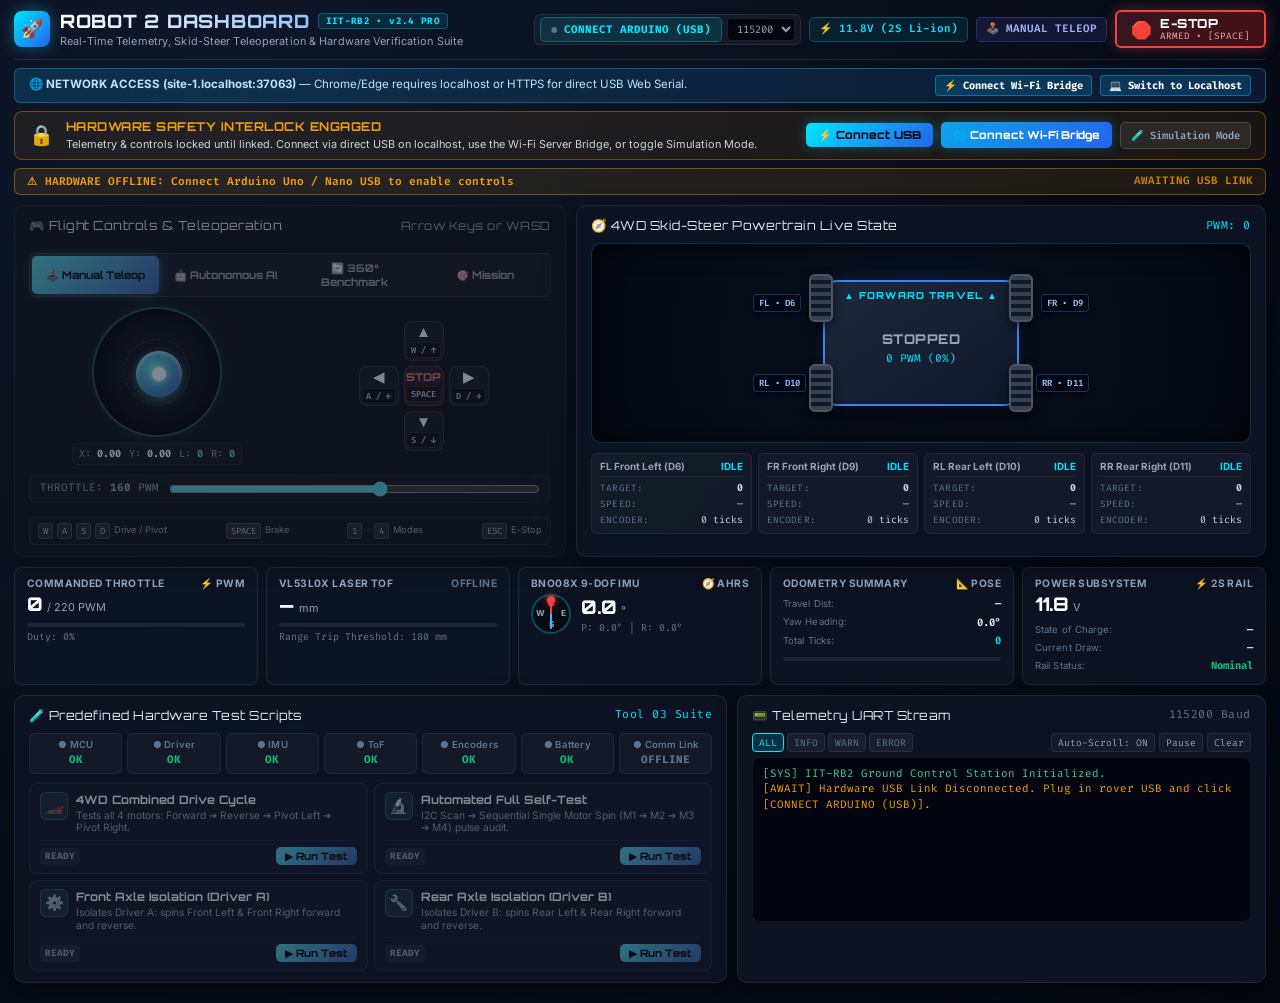
==== commit c23b8615: "style: improve dashboard text placement, typography hierarchy, wheel callouts, and telemetry layouts" ====
--- a/IIT-RB2-main/index.html
+++ b/IIT-RB2-main/index.html
@@ -87,11 +87,27 @@
       -webkit-background-clip: text;
       background-clip: text;
       -webkit-text-fill-color: transparent;
+      line-height: 1.2;
+    }
+
+    .version-tag {
+      font-family: 'Fira Code', monospace;
+      font-size: 0.58rem;
+      font-weight: 700;
+      color: var(--accent-cyan);
+      background: rgba(0, 229, 255, 0.1);
+      border: 1px solid rgba(0, 229, 255, 0.28);
+      padding: 1px 7px;
+      border-radius: 4px;
+      letter-spacing: 0.04em;
+      white-space: nowrap;
     }
 
     .rover-title-block p {
-      font-size: 0.70rem;
+      font-size: 0.68rem;
       color: var(--text-muted);
+      letter-spacing: 0.01em;
+      margin-top: 2px;
     }
 
     .critical-bar {
@@ -352,24 +368,28 @@
     .hw-interlock-text {
       display: flex;
       align-items: center;
-      gap: 10px;
+      gap: 12px;
+      flex: 1;
+      min-width: 280px;
     }
 
     .hw-lock-icon {
-      font-size: 1.15rem;
+      font-size: 1.25rem;
     }
 
     .hw-interlock-text strong {
       font-family: 'Orbitron', sans-serif;
-      font-size: 0.78rem;
+      font-size: 0.76rem;
       color: var(--accent-amber);
-      letter-spacing: 0.03em;
+      letter-spacing: 0.04em;
+      display: block;
+      margin-bottom: 2px;
     }
 
     .hw-interlock-text p {
       font-size: 0.68rem;
-      color: var(--text-muted);
-      margin-top: 1px;
+      color: #cbd5e1;
+      line-height: 1.35;
     }
 
     .btn-interlock-connect {
@@ -646,10 +666,54 @@
     }
 
     .dpad-btn span.key-hint {
-      font-size: 0.50rem;
+      font-size: 0.54rem;
+      font-weight: 600;
+      color: #93c5fd;
+      background: rgba(0, 0, 0, 0.4);
+      padding: 1px 4px;
+      border-radius: 3px;
+      border: 1px solid rgba(255, 255, 255, 0.1);
+      font-family: 'Fira Code', monospace;
+      margin-top: 2px;
+      letter-spacing: 0.02em;
+    }
+
+    /* KEYBOARD SHORTCUTS QUICK BAR */
+    .shortcut-legend-strip {
+      display: flex;
+      align-items: center;
+      justify-content: space-between;
+      gap: 6px;
+      padding: 5px 8px;
+      background: rgba(255, 255, 255, 0.025);
+      border: 1px solid rgba(255, 255, 255, 0.06);
+      border-radius: 6px;
+      margin-top: 4px;
+      flex-wrap: wrap;
+    }
+
+    .shortcut-pill {
+      display: inline-flex;
+      align-items: center;
+      gap: 4px;
+      font-size: 0.58rem;
+      color: var(--text-dim);
+    }
+
+    .shortcut-pill kbd {
+      background: rgba(255, 255, 255, 0.08);
+      border: 1px solid rgba(255, 255, 255, 0.15);
+      border-radius: 3px;
+      padding: 1px 4px;
+      font-family: 'Fira Code', monospace;
+      font-size: 0.56rem;
+      color: #93c5fd;
+      box-shadow: 0 1px 2px rgba(0, 0, 0, 0.4);
+    }
+
+    .shortcut-pill span {
+      font-size: 0.58rem;
       color: var(--text-muted);
-      font-family: 'Fira Code', monospace;
-      margin-top: 1px;
     }
 
     .dpad-btn:hover {
@@ -706,19 +770,19 @@
       background: radial-gradient(circle at 50% 50%, #0b1324 0%, #040711 100%);
       border: 1px solid rgba(0, 229, 255, 0.2);
       border-radius: 10px;
-      padding: 14px 12px;
+      padding: 18px 45px;
       display: flex;
       flex-direction: column;
       align-items: center;
       justify-content: center;
       position: relative;
-      min-height: 195px;
+      min-height: 200px;
       box-shadow: inset 0 0 28px rgba(0, 0, 0, 0.75);
     }
 
     .rover-body {
-      width: 190px;
-      height: 125px;
+      width: 196px;
+      height: 126px;
       background: linear-gradient(145deg, #1e293b, #0f172a);
       border: 2px solid #3b82f6;
       border-radius: 14px;
@@ -732,31 +796,33 @@
 
     .front-arrow {
       position: absolute;
-      top: 6px;
-      font-size: 0.62rem;
+      top: 7px;
+      font-size: 0.60rem;
       font-weight: 800;
       font-family: 'Orbitron', sans-serif;
       color: var(--accent-cyan);
-      letter-spacing: 0.08em;
+      letter-spacing: 0.12em;
+      white-space: nowrap;
     }
 
     .rover-center-status {
       text-align: center;
-      margin-top: 8px;
+      margin-top: 10px;
     }
 
     .rover-state-badge {
       font-family: 'Orbitron', sans-serif;
-      font-size: 0.82rem;
+      font-size: 0.84rem;
       font-weight: 800;
       color: #fff;
+      letter-spacing: 0.04em;
     }
 
     .rover-speed-badge {
       font-family: 'Fira Code', monospace;
       font-size: 0.70rem;
       color: var(--accent-cyan);
-      margin-top: 2px;
+      margin-top: 3px;
     }
 
     /* 4 WHEELS WITH ANIMATED TREADS */
@@ -799,20 +865,23 @@
 
     .wheel-lbl {
       position: absolute;
-      font-size: 0.54rem;
-      font-weight: 700;
+      font-family: 'Fira Code', monospace;
+      font-size: 0.56rem;
+      font-weight: 600;
       color: #93c5fd;
-      background: rgba(3, 7, 18, 0.9);
-      padding: 1px 4px;
-      border-radius: 3px;
-      border: 1px solid rgba(255, 255, 255, 0.1);
+      background: rgba(3, 7, 18, 0.94);
+      padding: 2px 5px;
+      border-radius: 4px;
+      border: 1px solid rgba(59, 130, 246, 0.35);
       white-space: nowrap;
-    }
-
-    .w-fl-lbl { left: -54px; top: 8px; }
-    .w-fr-lbl { right: -54px; top: 8px; }
-    .w-rl-lbl { left: -54px; bottom: 8px; }
-    .w-rr-lbl { right: -54px; bottom: 8px; }
+      box-shadow: 0 2px 6px rgba(0, 0, 0, 0.6);
+      letter-spacing: 0.02em;
+    }
+
+    .w-fl-lbl { left: -72px; top: 12px; }
+    .w-fr-lbl { right: -72px; top: 12px; }
+    .w-rl-lbl { left: -72px; bottom: 12px; }
+    .w-rr-lbl { right: -72px; bottom: 12px; }
 
     /* MOTOR POWERTRAIN BREAKDOWN: COMMAND VS MEASURED (REQ 6) */
     .motor-metrics-grid {
@@ -829,29 +898,59 @@
       padding: 6px 8px;
       display: flex;
       flex-direction: column;
-      gap: 2px;
+      gap: 3px;
     }
 
     .motor-cell-header {
       font-size: 0.62rem;
       font-weight: 700;
       color: var(--text-muted);
-      border-bottom: 1px solid rgba(255, 255, 255, 0.05);
-      padding-bottom: 2px;
+      border-bottom: 1px solid rgba(255, 255, 255, 0.06);
+      padding-bottom: 3px;
+      margin-bottom: 2px;
       display: flex;
       justify-content: space-between;
+      align-items: center;
     }
 
     .motor-data-line {
       display: flex;
       justify-content: space-between;
+      align-items: baseline;
       font-family: 'Fira Code', monospace;
       font-size: 0.62rem;
       color: #cbd5e1;
+      line-height: 1.3;
     }
 
     .motor-data-line span.label {
       color: var(--text-dim);
+      font-size: 0.58rem;
+      letter-spacing: 0.02em;
+    }
+
+    /* TELEMETRY METRIC KEY-VALUE ROWS */
+    .metric-row {
+      display: flex;
+      justify-content: space-between;
+      align-items: center;
+      font-size: 0.64rem;
+      color: var(--text-muted);
+      padding: 1px 0;
+      line-height: 1.35;
+    }
+
+    .metric-row .metric-label {
+      color: var(--text-dim);
+      font-size: 0.60rem;
+      letter-spacing: 0.01em;
+    }
+
+    .metric-row .metric-val {
+      font-family: 'Fira Code', monospace;
+      font-size: 0.66rem;
+      font-weight: 600;
+      color: #f1f5f9;
     }
 
     /* ================= 3. SENSOR & TELEMETRY STRIP (COMPASS & ODOMETRY) ================= */
@@ -1010,7 +1109,7 @@
       display: grid;
       grid-template-columns: repeat(7, 1fr);
       gap: 5px;
-      margin-bottom: 8px;
+      margin-bottom: 9px;
     }
 
     @media (max-width: 800px) {
@@ -1023,22 +1122,29 @@
       background: rgba(255, 255, 255, 0.03);
       border: 1px solid rgba(255, 255, 255, 0.06);
       border-radius: 6px;
-      padding: 4px 6px;
+      padding: 5px 6px;
       text-align: center;
+      display: flex;
+      flex-direction: column;
+      align-items: center;
+      justify-content: center;
+      gap: 2px;
+      transition: all 0.2s ease;
     }
 
     .health-name {
-      font-size: 0.58rem;
+      font-size: 0.60rem;
       color: var(--text-dim);
       font-weight: 600;
+      white-space: nowrap;
+      letter-spacing: 0.02em;
     }
 
     .health-val {
       font-family: 'Fira Code', monospace;
-      font-size: 0.66rem;
+      font-size: 0.68rem;
       font-weight: 700;
       color: var(--accent-green);
-      margin-top: 1px;
     }
 
     /* HARDWARE TEST SUITE WITH STATUS BADGES (REQ 12) */
@@ -1314,8 +1420,11 @@
     <div class="header-branding">
       <div class="rover-logo-icon">🚀</div>
       <div class="rover-title-block">
-        <h1>ROBOT 2 DASHBOARD</h1>
-        <p>Telemetry, Teleoperation & Hardware Verification Suite</p>
+        <div style="display: flex; align-items: center; gap: 8px;">
+          <h1>ROBOT 2 DASHBOARD</h1>
+          <span class="version-tag">IIT-RB2 • v2.4 PRO</span>
+        </div>
+        <p>Real-Time Telemetry, Skid-Steer Teleoperation & Hardware Verification Suite</p>
       </div>
     </div>
 
@@ -1363,7 +1472,7 @@
       <span class="hw-lock-icon">🔒</span>
       <div>
         <strong>HARDWARE SAFETY INTERLOCK ENGAGED</strong>
-        <p>Connect Arduino Uno/Nano via direct USB, use the Wi-Fi Server Bridge, or activate Simulation Mode to unlock controls.</p>
+        <p>Telemetry & controls locked until linked. Connect via direct USB on localhost, use the Wi-Fi Server Bridge, or toggle Simulation Mode.</p>
       </div>
     </div>
     <div class="hw-interlock-actions">
@@ -1465,6 +1574,14 @@
           <span>THROTTLE: <strong id="throttleVal">160</strong> PWM</span>
           <input type="range" min="80" max="220" value="160" class="throttle-range" id="throttleSlider" oninput="updateThrottle(this.value)">
         </div>
+
+        <!-- KEYBOARD SHORTCUTS REFERENCE BAR -->
+        <div class="shortcut-legend-strip">
+          <div class="shortcut-pill"><kbd>W</kbd><kbd>A</kbd><kbd>S</kbd><kbd>D</kbd><span>Drive / Pivot</span></div>
+          <div class="shortcut-pill"><kbd>SPACE</kbd><span>Brake</span></div>
+          <div class="shortcut-pill"><kbd>1</kbd>-<kbd>4</kbd><span>Modes</span></div>
+          <div class="shortcut-pill"><kbd>ESC</kbd><span>E-Stop</span></div>
+        </div>
       </div>
 
     <!-- RIGHT: 4WD CHASSIS & POWERTRAIN LIVE STATE (REQ 6) -->
@@ -1476,7 +1593,7 @@
 
       <div class="chassis-visual-box">
         <div class="rover-body">
-          <span class="front-arrow">▲ FRONT (DIRECTION OF TRAVEL) ▲</span>
+          <span class="front-arrow">▲ FORWARD TRAVEL ▲</span>
           <div class="rover-center-status">
             <div class="rover-state-badge" id="chassisStateText">STOPPED</div>
             <div class="rover-speed-badge" id="chassisPwmText">0 PWM (0%)</div>
@@ -1484,16 +1601,16 @@
 
           <!-- 4 WHEELS WITH REAL-TIME ANIMATED TREADS -->
           <div class="wheel w-fl" id="wheelFL"></div>
-          <span class="wheel-lbl w-fl-lbl">FL: Front Left (D6)</span>
+          <span class="wheel-lbl w-fl-lbl">FL • D6</span>
 
           <div class="wheel w-fr" id="wheelFR"></div>
-          <span class="wheel-lbl w-fr-lbl">FR: Front Right (D9)</span>
+          <span class="wheel-lbl w-fr-lbl">FR • D9</span>
 
           <div class="wheel w-rl" id="wheelRL"></div>
-          <span class="wheel-lbl w-rl-lbl">RL: Rear Left (D10)</span>
+          <span class="wheel-lbl w-rl-lbl">RL • D10</span>
 
           <div class="wheel w-rr" id="wheelRR"></div>
-          <span class="wheel-lbl w-rr-lbl">RR: Rear Right (D11)</span>
+          <span class="wheel-lbl w-rr-lbl">RR • D11</span>
         </div>
       </div>
 
@@ -1502,45 +1619,45 @@
         <!-- MOTOR 1 FL -->
         <div class="motor-cell" id="cellBox1">
           <div class="motor-cell-header">
-            <span>FL = Front Left (D6)</span>
+            <span>FL Front Left (D6)</span>
             <span id="m1DirLbl" style="color: var(--accent-cyan);">IDLE</span>
           </div>
-          <div class="motor-data-line"><span class="label">TARGET PWM:</span><strong id="m1TargetPwm">0</strong></div>
-          <div class="motor-data-line"><span class="label">ACTUAL RPM:</span><span id="m1ActualRpm">—</span></div>
-          <div class="motor-data-line"><span class="label">ENCODER STATUS:</span><span id="m1Ticks">0 ticks</span></div>
+          <div class="motor-data-line"><span class="label">TARGET:</span><strong id="m1TargetPwm">0</strong></div>
+          <div class="motor-data-line"><span class="label">SPEED:</span><span id="m1ActualRpm">—</span></div>
+          <div class="motor-data-line"><span class="label">ENCODER:</span><span id="m1Ticks">0 ticks</span></div>
         </div>
 
         <!-- MOTOR 2 FR -->
         <div class="motor-cell" id="cellBox2">
           <div class="motor-cell-header">
-            <span>FR = Front Right (D9)</span>
+            <span>FR Front Right (D9)</span>
             <span id="m2DirLbl" style="color: var(--accent-cyan);">IDLE</span>
           </div>
-          <div class="motor-data-line"><span class="label">TARGET PWM:</span><strong id="m2TargetPwm">0</strong></div>
-          <div class="motor-data-line"><span class="label">ACTUAL RPM:</span><span id="m2ActualRpm">—</span></div>
-          <div class="motor-data-line"><span class="label">ENCODER STATUS:</span><span id="m2Ticks">0 ticks</span></div>
+          <div class="motor-data-line"><span class="label">TARGET:</span><strong id="m2TargetPwm">0</strong></div>
+          <div class="motor-data-line"><span class="label">SPEED:</span><span id="m2ActualRpm">—</span></div>
+          <div class="motor-data-line"><span class="label">ENCODER:</span><span id="m2Ticks">0 ticks</span></div>
         </div>
 
         <!-- MOTOR 3 RL -->
         <div class="motor-cell" id="cellBox3">
           <div class="motor-cell-header">
-            <span>RL = Rear Left (D10)</span>
+            <span>RL Rear Left (D10)</span>
             <span id="m3DirLbl" style="color: var(--accent-cyan);">IDLE</span>
           </div>
-          <div class="motor-data-line"><span class="label">TARGET PWM:</span><strong id="m3TargetPwm">0</strong></div>
-          <div class="motor-data-line"><span class="label">ACTUAL RPM:</span><span id="m3ActualRpm">—</span></div>
-          <div class="motor-data-line"><span class="label">ENCODER STATUS:</span><span id="m3Ticks">0 ticks</span></div>
+          <div class="motor-data-line"><span class="label">TARGET:</span><strong id="m3TargetPwm">0</strong></div>
+          <div class="motor-data-line"><span class="label">SPEED:</span><span id="m3ActualRpm">—</span></div>
+          <div class="motor-data-line"><span class="label">ENCODER:</span><span id="m3Ticks">0 ticks</span></div>
         </div>
 
         <!-- MOTOR 4 RR -->
         <div class="motor-cell" id="cellBox4">
           <div class="motor-cell-header">
-            <span>RR = Rear Right (D11)</span>
+            <span>RR Rear Right (D11)</span>
             <span id="m4DirLbl" style="color: var(--accent-cyan);">IDLE</span>
           </div>
-          <div class="motor-data-line"><span class="label">TARGET PWM:</span><strong id="m4TargetPwm">0</strong></div>
-          <div class="motor-data-line"><span class="label">ACTUAL RPM:</span><span id="m4ActualRpm">—</span></div>
-          <div class="motor-data-line"><span class="label">ENCODER STATUS:</span><span id="m4Ticks">0 ticks</span></div>
+          <div class="motor-data-line"><span class="label">TARGET:</span><strong id="m4TargetPwm">0</strong></div>
+          <div class="motor-data-line"><span class="label">SPEED:</span><span id="m4ActualRpm">—</span></div>
+          <div class="motor-data-line"><span class="label">ENCODER:</span><span id="m4Ticks">0 ticks</span></div>
         </div>
       </div>
     </div>
@@ -1613,10 +1730,19 @@
         <span>Odometry Summary</span>
         <span>📐 Pose</span>
       </div>
-      <div class="metric-sub" style="margin-top: 4px;">Distance: <strong id="odomDistance" style="color: #fff;">—</strong></div>
-      <div class="metric-sub">Heading: <strong id="odomHeading" style="color: #fff;">0.0°</strong></div>
-      <div class="metric-sub">Total Ticks: <strong id="valTotalTicks" style="color: var(--accent-cyan);">0</strong></div>
-      <div class="metric-bar-bg" style="margin-top: 8px;">
+      <div class="metric-row" style="margin-top: 4px;">
+        <span class="metric-label">Travel Dist:</span>
+        <span class="metric-val" id="odomDistance">—</span>
+      </div>
+      <div class="metric-row">
+        <span class="metric-label">Yaw Heading:</span>
+        <span class="metric-val" id="odomHeading">0.0°</span>
+      </div>
+      <div class="metric-row">
+        <span class="metric-label">Total Ticks:</span>
+        <span class="metric-val" id="valTotalTicks" style="color: var(--accent-cyan);">0</span>
+      </div>
+      <div class="metric-bar-bg" style="margin-top: 6px;">
         <div class="metric-bar-fill" id="barTicks" style="background: linear-gradient(90deg, #f59e0b, #ef4444);"></div>
       </div>
     </div>
@@ -1631,9 +1757,18 @@
         <span class="metric-value" id="valBatteryVolt">11.8</span>
         <span class="metric-unit">V</span>
       </div>
-      <div class="metric-sub">Battery Percentage: <span id="valBatteryPct">—</span></div>
-      <div class="metric-sub">Current Draw: <span id="valCurrentDraw">—</span></div>
-      <div class="metric-sub">Status: <strong style="color: var(--accent-green);">Nominal</strong></div>
+      <div class="metric-row" style="margin-top: 2px;">
+        <span class="metric-label">State of Charge:</span>
+        <span class="metric-val" id="valBatteryPct">—</span>
+      </div>
+      <div class="metric-row">
+        <span class="metric-label">Current Draw:</span>
+        <span class="metric-val" id="valCurrentDraw">—</span>
+      </div>
+      <div class="metric-row">
+        <span class="metric-label">Rail Status:</span>
+        <span class="metric-val" style="color: var(--accent-green); font-weight: 700;">Nominal</span>
+      </div>
     </div>
   </div>
 
@@ -1653,7 +1788,7 @@
           <div class="health-val" id="hMcu">OK</div>
         </div>
         <div class="health-cell">
-          <div class="health-name">● Motor Driver</div>
+          <div class="health-name">● Driver</div>
           <div class="health-val" id="hDriver">OK</div>
         </div>
         <div class="health-cell">
@@ -1673,7 +1808,7 @@
           <div class="health-val" id="hBatt">OK</div>
         </div>
         <div class="health-cell">
-          <div class="health-name">● Communication</div>
+          <div class="health-name">● Comm Link</div>
           <div class="health-val" id="hComm" style="color: var(--text-dim);">OFFLINE</div>
         </div>
       </div>
